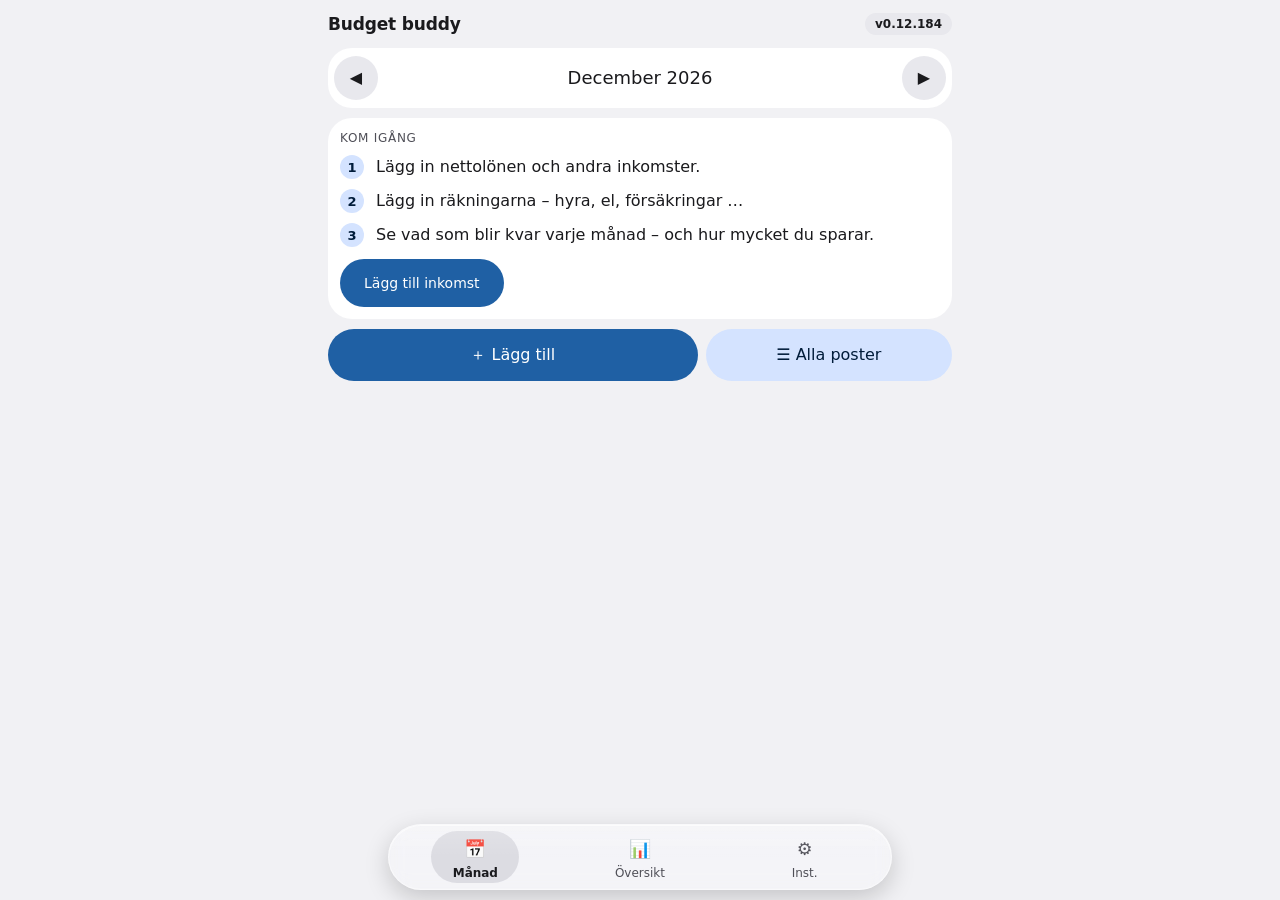
==== index.html @ b29a5754 "Kreditkortsfaktura: markera en kostnad som kreditkort och fyll i fakturan när månaden stängs (0.12.1" ====
<!doctype html>
<html lang="sv">
<head>
<meta charset="utf-8">
<meta name="viewport" content="width=device-width, initial-scale=1, maximum-scale=1, viewport-fit=cover">
<meta http-equiv="Content-Security-Policy" content="default-src 'none'; script-src 'self'; style-src 'self'; connect-src 'none'; img-src 'self'; manifest-src 'self'; worker-src 'self'; object-src 'none'; base-uri 'none'; form-action 'none'; require-trusted-types-for 'script'">
<meta name="referrer" content="no-referrer">
<meta name="color-scheme" content="light dark">
<meta name="theme-color" content="#f1f1f4" media="(prefers-color-scheme: light)">
<meta name="theme-color" content="#0e0e10" media="(prefers-color-scheme: dark)">
<meta name="mobile-web-app-capable" content="yes">
<meta name="apple-mobile-web-app-capable" content="yes">
<meta name="apple-mobile-web-app-status-bar-style" content="black-translucent">
<title>Budget buddy</title>
<link rel="manifest" href="manifest.webmanifest">
<link rel="icon" href="icons/icon.svg">
<link rel="apple-touch-icon" href="icons/icon-180.png">
<link rel="stylesheet" href="styles.css">
</head>
<body>
<div id="status" role="status" aria-live="polite"></div>

<nav id="nav" aria-label="Huvudmeny">
  <button type="button" data-tab="month" aria-current="page"><span class="pill" aria-hidden="true">📅</span><span>Månad</span></button>
  <button type="button" data-tab="stats"><span class="pill" aria-hidden="true">📊</span><span>Översikt</span></button>
  <button type="button" data-tab="settings"><span class="pill" aria-hidden="true">⚙️</span><span>Inst.</span></button>
</nav>

<header class="topbar"><div class="brand">Budget buddy</div><div id="version" aria-label="Version"></div></header>
<main>
  <!-- Månad -->
  <section class="tab" id="tab-month" aria-labelledby="month-title">
    <div class="col">
      <div class="monthbar">
        <button type="button" class="icon-btn" id="prev-month" aria-label="Föregående månad">◀</button>
        <h1><button type="button" class="step-title" id="month-title" title="Gå till denna månad"></button></h1>
        <button type="button" class="icon-btn" id="next-month" aria-label="Nästa månad">▶</button>
      </div>
      <div class="open-months" id="open-months" hidden></div>
      <div class="card summary" id="summary"></div>
      <div class="card" id="income-card"></div>
      <div class="card" id="expense-card"></div>
      <div class="card savings" id="savings-card" hidden></div>
      <div class="add-pair" id="add-pair">
        <button type="button" class="btn filled add-any" id="add-any">＋ Lägg till</button>
        <button type="button" class="btn tonal add-all" id="all-items">☰ Alla poster</button>
        <button type="button" class="btn tonal" id="close-month" hidden aria-label="Stäng månad">🔒 Stäng</button>
      </div>
      <div class="month-hints" id="month-hints" hidden></div>
    </div>
  </section>

  <!-- Statistik (follows the month chosen in Månad) -->
  <section class="tab" id="tab-stats" hidden>
    <div class="col">
      <div class="card last-month" id="last-month"></div>
      <div class="card" id="stats-accounts">
        <h2>🐷 Sparkonton</h2>
        <p class="acc-big"><span id="acc-total"></span><span class="acc-total-diff" id="acc-total-diff"></span></p>
        <div id="acc-chart"></div>
        <p class="muted small" id="acc-rates"></p>
        
      </div>
    </div>
    <div class="col" id="overview"></div>
  </section>

  <!-- Inställningar -->
  <section class="tab" id="tab-settings" hidden>
    <h1>Inställningar</h1>
    <div class="col set-col">
      <details class="set-group-wrap">
        <summary class="set-group"><span class="set-title">Hushåll</span><span class="sect-sub" id="g-household"></span></summary>
        <details class="card set-sec">
          <summary><span class="set-title">Personer</span><span class="sect-sub" id="sum-people"></span></summary>
          <div class="set-body">
          <p class="muted small">Valfritt. Lägg till personerna i hushållet så kan varje inkomst och kostnad kopplas till en person – eller vara gemensam.</p>
          <ul class="list" id="person-list"></ul>
          <form class="inline" id="person-form" novalidate>
            <label class="field grow"><span>Ny person</span><input id="person-name" maxlength="30" autocomplete="off"></label>
            <button type="submit" class="btn tonal">Lägg till</button>
          </form>
          </div>
        </details>
        <details class="card set-sec">
          <summary><span class="set-title">Inkomstkategorier</span><span class="sect-sub" id="sum-income"></span></summary>
          <div class="set-body">
          <ul class="list" id="cat-list-income"></ul>
          <form class="inline cat-form" data-type="income" novalidate>
            <label class="field grow"><span>Ny inkomstkategori</span><input name="name" maxlength="40" autocomplete="off"></label>
            <button type="submit" class="btn tonal">Lägg till</button>
          </form>
          </div>
        </details>
        <details class="card set-sec">
          <summary><span class="set-title">Kostnadskategorier</span><span class="sect-sub" id="sum-expense"></span></summary>
          <div class="set-body">
          <ul class="list" id="cat-list-expense"></ul>
          <form class="inline cat-form" data-type="expense" novalidate>
            <label class="field grow"><span>Ny kostnadskategori</span><input name="name" maxlength="40" autocomplete="off"></label>
            <button type="submit" class="btn tonal">Lägg till</button>
          </form>
          </div>
        </details>
        <details class="card set-sec">
          <summary><span class="set-title">Lönedag</span><span class="sect-sub" id="sum-payday"></span></summary>
          <div class="set-body">
          <label class="field"><span>Budgetmånaden börjar</span><select id="s-payday"></select></label>
          <p class="muted small">Får du lön t.ex. den 25:e räcker lönen den 25 november till december: den månaden heter December och gäller 25 nov – 24 dec.</p>
          </div>
        </details>
        <details class="card set-sec">
          <summary><span class="set-title">Startsaldo</span><span class="sect-sub" id="sum-start"></span></summary>
          <div class="set-body">
          <p class="muted small">Valfritt. Visar löpande saldo i översikten från vald månad.</p>
          <div class="row2">
            <label class="field"><span>Saldo (<span class="cur-unit">kr</span>)</span><input id="s-balance" inputmode="decimal" autocomplete="off"></label>
            <label class="field"><span>Från månad</span><select id="s-month"></select></label>
          </div>
          <div class="actions"><span class="spacer"></span><button type="button" class="btn tonal" id="s-save">Spara</button></div>
          </div>
        </details>
      </details>
      <details class="set-group-wrap">
        <summary class="set-group"><span class="set-title">Valuta</span><span class="sect-sub" id="g-currency"></span></summary>
        <details class="card set-sec">
          <summary><span class="set-title">Hemvaluta</span><span class="sect-sub" id="sum-home"></span></summary>
          <div class="set-body">
          <label class="field"><span>Valuta</span><select id="s-home"></select></label>
          <p class="muted small">Byter du valuta räknas alla belopp om med valutakurserna (Ångra finns). Sparkonton behåller sin egen valuta.</p>
          </div>
        </details>
        <details class="card set-sec">
          <summary><span class="set-title">Valutakurser</span><span class="sect-sub" id="sum-rates"></span></summary>
          <div class="set-body">
          <p class="muted small">Ungefärliga kurser för sparkonton i utländsk valuta. Appen hämtar inga kurser – ändra dem själv när du vill.</p>
          <p class="small" id="rates-note"></p>
          <div class="row2">
            <label class="field"><span>1 USD = kr</span><input id="rate-USD" inputmode="decimal" autocomplete="off"></label>
            <label class="field"><span>1 EUR = kr</span><input id="rate-EUR" inputmode="decimal" autocomplete="off"></label>
            <label class="field"><span>1 GBP = kr</span><input id="rate-GBP" inputmode="decimal" autocomplete="off"></label>
            <label class="field"><span>1 NOK = kr</span><input id="rate-NOK" inputmode="decimal" autocomplete="off"></label>
            <label class="field"><span>1 DKK = kr</span><input id="rate-DKK" inputmode="decimal" autocomplete="off"></label>
          </div>
          <div class="actions"><button type="button" class="btn text" id="rates-reset" hidden>Använd appens kurser</button><span class="spacer"></span><button type="button" class="btn tonal" id="rates-save">Spara</button></div>
          </div>
        </details>
      </details>
      <details class="set-group-wrap">
        <summary class="set-group"><span class="set-title">Allmänt</span><span class="sect-sub" id="g-general"></span></summary>
        <details class="card set-sec">
          <summary><span class="set-title">Språk</span><span class="sect-sub" id="sum-lang"></span></summary>
          <div class="set-body">
          <label class="field"><span>Språk</span><select id="s-lang"></select></label>
          </div>
        </details>
        <details class="card set-sec" id="data-card">
          <summary><span class="set-title">Data</span><span class="sect-sub">Backup, import, radera</span></summary>
          <div class="set-body">
        <div class="actions wrap">
          <button type="button" class="btn filled" id="backup-save">Spara backup-fil</button>
          <label class="btn tonal btn-file">Läs in backup-fil<input type="file" id="import-file" accept=".txt,.json"></label>
        </div>
        <div class="pwd-box" id="pwd-box"></div>
        <p class="error" id="import-error" role="alert"></p>
<details class="sect data-more">
          <summary><span>Fler val</span><span class="sect-sub">CSV, text, egen kod, radera</span></summary>
          <div class="csv-row"><button type="button" class="btn text" id="csv-export">Exportera CSV</button><p class="muted small">Ett okrypterat kalkylark, t.ex. för Excel.</p></div>
          <details class="data-text">
            <summary class="data-text-title">Klistra in text</summary>
            <label class="field"><span>Importera (ersätter all data)</span><textarea id="import-text" rows="4" autocomplete="off" spellcheck="false" placeholder="Klistra in innehållet i en backup-fil"></textarea></label>
            <div class="actions"><span class="spacer"></span><button type="button" class="btn tonal" id="import-btn">Importera</button></div>
          </details>
          <div class="actions"><button type="button" class="btn text" id="pwd-own">Välj egen kod</button></div>
          <p class="muted small">All data finns bara i den här webbläsaren. Läs in backup-filen på en annan enhet för att flytta den.</p>
          <div class="actions"><button type="button" class="btn text danger" id="reset">Radera all data</button></div>
        </details>
          </div>
        </details>
        <details class="card set-sec" id="trash-card">
          <summary><span class="set-title">Papperskorg</span><span class="sect-sub" id="sum-trash"></span></summary>
          <div class="set-body">
          <p class="muted small">Poster, avvikelser och sparkonton du tar bort ligger här i 30 dagar. Sedan raderas de för gott.</p>
          <ul class="list" id="trash-list"></ul>
          <div class="actions"><span class="spacer"></span><button type="button" class="btn text danger" id="trash-empty" hidden>Töm papperskorgen</button></div>
          </div>
        </details>
        <details class="card set-sec">
          <summary><span class="set-title">Alla mina appar</span><span class="sect-sub">Öppna, ladda ner, GitHub</span></summary>
          <div class="set-body">
        <div class="actions wrap">
          <button type="button" class="btn filled" id="install" hidden>Installera appen</button>
        </div>
                  <div class="dl-src"><div class="dl-app"><b>Fitness buddy</b><a href="https://flyinggooner.github.io/simple-nutrition/" target="_blank" rel="noopener">Öppna</a><a href="https://flyinggooner.github.io/simple-nutrition/simple-nutrition.html" download="simple-nutrition.html">Ladda ner (HTML)</a><a href="https://github.com/FlyingGooner/simple-nutrition" target="_blank" rel="noopener">GitHub</a></div><div class="dl-app"><b>Budget buddy (den här)</b><a href="https://flyinggooner.github.io/budget-buddy/" target="_blank" rel="noopener">Öppna</a><a href="budget-buddy.html" download="budget-buddy.html">Ladda ner (HTML)</a><a href="https://github.com/FlyingGooner/budget-buddy" target="_blank" rel="noopener">GitHub</a></div><div class="dl-app"><b>Football, not soccer</b><a href="https://flyinggooner.github.io/Football-not-soccer/" target="_blank" rel="noopener">Öppna</a><a href="https://flyinggooner.github.io/Football-not-soccer/Football-not-soccer.html" download="Football-not-soccer.html">Ladda ner (HTML)</a><a href="https://github.com/FlyingGooner/Football-not-soccer" target="_blank" rel="noopener">GitHub</a></div><div class="dl-app"><b>Task buddy</b><a href="https://flyinggooner.github.io/Stress-control/" target="_blank" rel="noopener">Öppna</a><a href="https://flyinggooner.github.io/Stress-control/Stress-control.html" download="Stress-control.html">Ladda ner (HTML)</a><a href="https://github.com/FlyingGooner/Stress-control" target="_blank" rel="noopener">GitHub</a></div><p class="small">Spara som app: Android (Chrome) – tryck ⋮ och välj Installera app. iPhone (Safari) – tryck Dela och välj Lägg till på hemskärmen.</p><p class="muted small">Ladda ner (HTML) ger hela appen i en enda fil som du öppnar i webbläsaren, även utan nät. Den sparar sin data för sig – flytta data dit med en backup-fil.</p></div>
          </div>
        </details>
      <details class="card set-sec help-wrap">
        <summary class="help-title"><span class="set-title">Hjälp och manual</span><span class="sect-sub">Så funkar appen</span></summary>
      <!-- help:start – byggs från docs/MANUAL.md med tools/build-help.ps1, ändra inte här -->
      <div class="card help" lang="sv" data-no-tr>
        <h2>Hjälp</h2>
        <details><summary>Kom igång</summary>
          <p>Under Månad finns knappen ＋ Lägg till. Välj Inkomst (lön efter skatt), Kostnad (hyra, el, lån …), Sparande eller Bara den här månaden (en avvikelse).</p>
          <p>Allt läggs in en gång och gäller sedan varje månad. Appen räknar ut vad som blir kvar.</p>
          <p>Får du lön en annan dag än den 1:a: välj Lönedag under Inställningar → Hushåll.</p>
        </details>
        <details><summary>Månad</summary>
          <p>Efter räkningar överst är det som blir över efter kostnader och sparande – pengarna att leva på (mat, nöjen och annat rörligt). När månaden är stängd står Kvar på kontot i stället: det som faktiskt fanns kvar. Under det jämförelsen med förra månaden, och stapeln visar vart inkomsten går. Beloppen finns i korten nedanför.</p>
          <p>Inkomster, Kostnader och Totalt sparat ligger i samma kort och är hopfällda – tryck på en rad för att se den. Kostnaderna är grupperade per kategori. Under dem står Efter räkningar (inkomster minus kostnader, samma belopp som överst) och Sparat i månaden med andel av inkomsten.</p>
          <p>Tryck på en rad för att ändra beloppet den här månaden. Under Mer finns Ändra posten (alla månader) (namn, belopp, kategori, period), Hoppa över den här månaden, Återställ till ordinarie och Ta bort. + Lägg till i Boende lägger till en kostnad med samma kategori, person och hur ofta.</p>
          <p>Byt månad med ◀ ▶ eller svep. Tryck på Månad i menyn för att komma tillbaka till aktuell månad.</p>
          <p>＋ Lägg till, ☰ Alla poster och 🔒 Stäng (eller 🔓 Ändra i en stängd månad) ligger på en rad längst ner. ☰ Alla poster visar alla återkommande poster, även avslutade och kommande. Posterna står med störst belopp först, både där och i Månad. Tryck på en för att ändra den.</p>
          <p>Under knapparna står hur många dagar det är kvar till nästa lön (innevarande månad) och vilken kategori som ändrats mest mot förra månaden. I kortet står också förra månaden: kvar på kontot om den är stängd, annars efter räkningar.</p>
          <p>Kvar vid stängning (prognos) står på samma rad, när minst en tidigare månad är stängd: efter räkningar minus de rörliga utgifterna (snittet av de tre senaste stängda månaderna). Är samma månad förra året stängd räknas den med i procent – är december 65 % dyrare än vanligt, räknas det in. Tryck på prognosen för förklaringen.</p>
          <p>Senaste och kommande månader (Översikt): de tre senaste månaderna överst (stängda med vad som blev kvar på kontot), sedan efter räkningar för de tre närmaste månaderna (tryck Visa alla 12 månader för resten) och, när någon månad är stängd, kvar enligt prognosen bredvid. Tryck på en månad för att öppna den.</p>
          <p>Sparmål (valfritt): öppna ett sparkonto och tryck + Sparmål. Skriv ett belopp och, om du vill, en månad det ska vara klart. Under kontot visas hur långt du har kommit, när du når målet i nuvarande takt och – med datum – vad som behövs per månad för att hinna. Töm fältet för att ta bort målet.</p>
          <p>Tryck på en post för att ändra den. Beloppet överst gäller bara månaden du tittar på; resten ligger under Mer. Ta bort lägger posten i papperskorgen.</p>
          <p>Vill du avsluta en post, fyll i Till månad. Poster som har slutat eller inte börjat syns i de månader de gäller.</p>
        </details>
        <details><summary>Sparande</summary>
          <p>Sparande och sparkonto är samma sak. ＋ Lägg till → 🐷 Sparande väljer eller skapar ett konto med Värde, Från lönen / mån och Före lön / mån.</p>
          <p>Från lönen är en kostnad: den står under Kostnader → Sparande och minskar Efter räkningar. Före lön (t.ex. aktier via jobbet) kommer aldrig in på lönekontot och påverkar inte budgeten. Båda räknas i Sparat i månaden.</p>
          <p>Värdet räknas upp med sparandet varje månad (märkt ≈). När du stänger månaden står förslaget (förra värdet + sparandet) förifyllt – skriv in det verkliga värdet från banken, så räknas nästa månad upp därifrån. Fonder rör sig, så förslaget är bara en hjälp.</p>
          <p>Raden Totalt sparat i Månad visar summan i din valuta; tryck för att se varje konto. Konton i annan valuta visar sitt eget belopp inom parentes, t.ex. (730 USD).</p>
          <p>Tryck på ett konto (under Totalt sparat, Kostnader → Sparande eller Alla poster) för att ändra det. Under Fler inställningar: namn, valuta, sparmål, Visa i Månad och Ta bort konto (det hamnar i papperskorgen). Ett dolt konto räknas fortfarande i Totalt sparat. När du sparar visas Ångra en stund.</p>
          <p>Summan och en graf över alla konton finns i Översikt.</p>
        </details>
        <details><summary>Stäng månaden</summary>
          <p>Efter räkningar är planerat. Mat, nöjen och oväntade utgifter syns inte där.</p>
          <p>Under beloppet står när det är dags att stänga (t.ex. *Stäng månaden tis 24 nov · om 6 dagar*). Tre dagar innan blir raden färgad, och när dagen har kommit står det Dags att stänga månaden.</p>
          <p>Dagen före lön trycker du 🔒 Stäng längst ner och skriver in vad som faktiskt fanns kvar på kontot. Ligger pengarna kvar på kontot låter du Pengarna ligger kvar och följer med vara ibockad – då blir beloppet raden Kvar från förra månaden (⇢) i nästa månad. Flyttar du dem, t.ex. till sparkontot, bockar du ur. Första månaden, eller om förra månaden inte är stängd, fyller du i det själv med + Kvar från förra månaden under Inkomster. I samma ruta stämmer du av sparkontona (förifyllda – ändra bara det som skiljer).</p>
          <p>Rubriken blir då Kvar på kontot med det faktiska beloppet, och skillnaden visas som Rörligt i stapeln. Nästa månad blir den aktuella direkt.</p>
          <p>Kreditkort: lägg in fakturan som en kostnad och bocka i Kreditkortsfaktura – fylls i när månaden stängs (även under Mer på posten). Beloppet är en uppskattning för månaderna framåt. När du stänger en månad finns en rad per kort: skriv in fakturan som dras på nästa lön – med lön den 25:e skriver du alltså in fakturan som betalas 25 nov (oktobers köp) när du stänger november, och den blir en kostnad i december (25 nov – 24 dec).</p>
          <p>Har du börjat stänga månader visas överst i Månad de som inte är stängda (Inte stängd: Okt) – tryck för att gå dit. I en stängd månad trycker du 🔓 Ändra: där rättar du beloppet eller tar bort stängningen med Öppna igen.</p>
        </details>
        <details><summary>Lönedag</summary>
          <p>Under Inställningar → Hushåll → Lönedag väljer du vilken dag budgetmånaden börjar. Den 1:a är vanliga kalendermånader.</p>
          <p>Med lön den 25:e räcker lönen den 25 november till december. Den månaden heter December, med 25 nov – 24 dec under.</p>
          <p>Byter du lönedag flyttas posterna med, så att november fortfarande är november (Ångra finns). Står den aktuella månaden tom men nästa har poster visas Börja posterna i … – tryck för att flytta allt en månad bakåt.</p>
          <p>Infaller lönedagen på en lördag eller söndag räknar appen med att lönen kommer fredagen före, och den nya månaden börjar då redan på fredagen (även sparandet räknas in då). Stäng månaden frågar alltid efter saldot sista vardagen före lönen, oftast torsdagen när lönen kommer på fredag.</p>
        </details>
        <details><summary>Översikt</summary>
          <p>Överst förra månaden – den senaste du har stängt: Konsumtion (det som blev kvar efter räkningar och sparande minus det som faktiskt blev över – mat, nöjen och annat), 🐷 Totalt sparat (summan på sparkontona) och Kvar på kontot. ▲▼ visar skillnaden mot månaden innan.</p>
          <p>Sedan sparkontonas summa med graf, och Månad för månad: konsumtion och sparat för varje stängd månad. Tryck på en månad för att öppna den.</p>
          <p>Översikten bygger på stängda månader – stäng månaden dagen före lön (se ovan).</p>
        </details>
        <details><summary>Personer och kategorier</summary>
          <p>Valfritt: lägg till personerna i hushållet under Inställningar → Hushåll. Varje post kan då höra till en person eller vara gemensam, och kortet visar In, Ut och Efter räkningar per person. Delat lika visar vad som blir kvar per person om det gemensamma delas lika.</p>
          <p>Kategorierna kan byta namn, läggas till och tas bort.</p>
        </details>
        <details><summary>Valuta och kurser</summary>
          <p>Hemvalutan väljs under Inställningar → Valuta (kronor, euro, dollar, pund, norska eller danska kronor). Byter du räknas alla belopp om (Ångra finns). Sparkonton behåller sin egen valuta.</p>
          <p>Appen har ECB:s referenskurser inbyggda. De uppdateras varje vardag när appen uppdateras – appen hämtar aldrig kurser själv. Egna kurser går att skriva in under Valutakurser.</p>
        </details>
        <details><summary>Papperskorg</summary>
          <p>Poster, avvikelser och sparkonton du tar bort ligger i Papperskorg under Inställningar → Allmänt i 30 dagar och kan tas tillbaka med Återställ.</p>
        </details>
        <details><summary>Backup och flytt</summary>
          <p>Under Inställningar → Allmänt → Data: tryck Spara backup-fil då och då. För att läsa tillbaka: Läs in backup-fil, kontrollera och tryck Ersätt (Ångra finns).</p>
          <p>Filen låses alltid med din kod (Visa, Kopiera, Ny kod). Spara koden i din lösenordshanterare – på en ny telefon behöver du den.</p>
          <p>Under Fler val: Exportera CSV, Klistra in text, Välj egen kod och Radera all data.</p>
        </details>
        <details><summary>Varför din data är säker här</summary>
          <p>Ingen server att hacka. Din data finns bara i din telefon.</p>
          <p>Inget att sälja. Inget konto, ingen analys, ingen reklam. Webbläsaren spärrar tekniskt alla anrop ut.</p>
          <p>Låst backup. Backup-filen krypteras med AES-256 och din kod.</p>
          <p>Öppen kod på GitHub. Lås telefonen med kod och håll den uppdaterad.</p>
        </details>
        <details><summary>Installera som app</summary>
          <img class="shot" src="docs/manual/install-android.png" alt="Android: Chrome-menyn ⋮ → Installera app" width="390" loading="lazy">
          <p>Android (Chrome): öppna appens länk, tryck ⋮ uppe till höger och välj Installera app.</p>
          <img class="shot" src="docs/manual/install-ios.png" alt="iPhone: Safari → Dela → Lägg till på hemskärmen" width="390" loading="lazy">
          <p>iPhone (Safari): öppna länken i Safari, tryck Dela (rutan med pilen) och välj Lägg till på hemskärmen → Lägg till.</p>
          <p>Installerad fungerar appen som en vanlig app, även utan nät.</p>
          <p>Rensar du webbplatsdata försvinner allt – spara en backup-fil då och då.</p>
        </details>
        <details><summary>Bakåt</summary>
          <p>Bakåtknappen stänger först den öppna rutan, sedan markeringsläget, sedan går den tillbaka genom flikarna.</p>
        </details>
      </div>
      <!-- help:end -->
      <!-- help-en:start – byggs från docs/MANUAL.en.md med tools/build-help.ps1, ändra inte här -->
      <div class="card help" lang="en" data-no-tr>
        <h2>Help</h2>
        <details><summary>Get started</summary>
          <p>Under Month there is the ＋ Add button. Choose Income (salary after tax), Cost (rent, electricity, loans …), Saving or Only this month (a one-off).</p>
          <p>Everything is entered once and then applies every month. The app works out what is left.</p>
          <p>Paid on another day than the 1st? Choose Payday under Settings → Household.</p>
        </details>
        <details><summary>Month</summary>
          <p>After bills at the top is what remains after costs and savings – the money to live on (food, fun and other variable spending). When the month is closed it says Left in the account instead: what was actually left. Below it the comparison with last month, and the bar shows where the income goes. The amounts are in the cards below.</p>
          <p>Income, Expenses and Total saved share one card and are folded – tap a row to see it. Expenses are grouped by category. Below them are After bills (income minus expenses, the same amount as at the top) and Saved this month with its share of income.</p>
          <p>Tap a row to change the amount for this month. Under More you find Edit item (all months) (name, amount, category, period), Skip this month, Reset to regular and Delete. + Add to Housing adds a cost with the same category, person and frequency.</p>
          <p>Change month with ◀ ▶ or swipe. Tap Month in the menu to return to the current month.</p>
          <p>＋ Add, ☰ All items and 🔒 Close (or 🔓 Edit in a closed month) sit in one row at the bottom. ☰ All items shows all recurring items, including ended and upcoming ones. Items are listed largest amount first, there and in Month. Tap one to change it.</p>
          <p>Below the buttons you see how many days are left until the next payday (current month) and which category changed the most since last month. The card also shows last month: left in the account if it is closed, otherwise after bills.</p>
          <p>Left at close (forecast) is on the same line, once at least one earlier month is closed: after bills minus variable spending (average of the three latest closed months). If the same month last year is closed it is included as a percentage – if December was 65 % more expensive than usual, that is included. Tap the forecast for the explanation.</p>
          <p>Recent and upcoming months (Overview): the last three months at the top (closed ones with what was left in the account), then after bills for the next three months (tap Show all 12 months for the rest) and, once a month is closed, the forecast next to it. Tap a month to open it.</p>
          <p>Savings goal (optional): open a savings account and tap + Savings goal. Enter an amount and, if you like, a month it should be done by. Below the account you see how far you have come, when you reach the goal at the current pace and – with a date – what is needed per month to make it. Empty the field to remove the goal.</p>
          <p>Tap an item to change it. The amount at the top applies only to the month you are viewing; the rest is under More. Delete puts the item in the trash.</p>
          <p>To end an item, fill in To month. Items that have ended or not started show in the months they apply to.</p>
        </details>
        <details><summary>Savings</summary>
          <p>Savings and savings accounts are the same thing. ＋ Add → 🐷 Savings picks or creates an account with Value, From pay / mo and Before pay / mo.</p>
          <p>From pay is a cost: it is listed under Expenses → Savings and reduces After bills. Before pay (e.g. shares through work) never reaches your pay account and does not affect the budget. Both count in Saved this month.</p>
          <p>The value goes up with the saving every month (marked ≈). When you close the month the suggestion (last value + saving) is prefilled – enter the real value from the bank, and next month counts up from there. Funds move, so the suggestion is only a help.</p>
          <p>The Total saved row in Month shows the sum in your currency; tap to see each account. Accounts in another currency show their own amount in brackets, e.g. (730 USD).</p>
          <p>Tap an account (under Total saved, Expenses → Savings or All items) to change it. Under More settings: name, currency, savings goal, Show in Month and Delete account (it goes to the trash). A hidden account still counts in Total saved. When you save, Undo is shown for a moment.</p>
          <p>The total and a chart of all accounts are in Overview.</p>
        </details>
        <details><summary>Close the month</summary>
          <p>After bills is planned. Food, fun and unexpected spending do not show there.</p>
          <p>Below Left it says when it is time to close (e.g. *Close the month Tue 24 Nov · in 6 days*). Three days before, the line gets a colour, and when the day has come it says Time to close the month.</p>
          <p>The day before payday, tap 🔒 Close at the bottom and enter what was actually left in the account. If the money stays in the account, leave The money stays and carries over ticked – the amount then becomes the row Left over from last month (⇢) in the next month. If you move it, e.g. to the savings account, untick it. In the first month, or if last month isn't closed, fill it in yourself with + Left over from last month under Income. In the same dialog you reconcile the savings accounts (prefilled – only change what differs).</p>
          <p>The heading then becomes Left in the account with the actual amount, and the difference is shown as Variable in the bar. The next month becomes the current one right away.</p>
          <p>Credit cards: add the bill as an expense and tick Credit card bill – entered when the month is closed (also under More on the item). The amount is an estimate for the months ahead. When you close a month there is a row per card: enter the bill taken on the next payday – with payday on the 25th you enter the bill paid 25 Nov (October's purchases) when you close November, and it becomes an expense in December (25 Nov – 24 Dec).</p>
          <p>Once you have started closing months, months that are not closed are shown at the top of Month (Not closed: Oct) – tap to go there. In a closed month, tap 🔓 Edit: correct the amount there, or remove the closing with Reopen.</p>
        </details>
        <details><summary>Payday</summary>
          <p>Under Settings → Household → Payday you choose which day the budget month starts. The 1st means normal calendar months.</p>
          <p>With payday on the 25th, the salary on 25 November covers December. That month is called December, with 25 Nov – 24 Dec below.</p>
          <p>If you change payday the items move along, so November is still November (Undo is available). If the current month is empty but the next has items, Start the items in … is shown – tap it to move everything back one month.</p>
          <p>If payday falls on a Saturday or Sunday, the app assumes the salary arrives the Friday before, and the new month (with its savings) starts on that Friday. Close month always asks for the balance on the last weekday before payday, usually the Thursday when the salary comes on Friday.</p>
        </details>
        <details><summary>Overview</summary>
          <p>At the top last month – the latest one you have closed: Spending (what was left after bills and savings minus what was actually left over – food, fun and the rest), 🐷 Total saved (the total in the savings accounts) and Left in the account. ▲▼ shows the difference from the month before.</p>
          <p>Then the savings accounts total with a chart, and Month by month: spending and saved for each closed month. Tap a month to open it.</p>
          <p>The overview is based on closed months – close the month the day before payday (see above).</p>
        </details>
        <details><summary>People and categories</summary>
          <p>Optional: add the people in the household under Settings → Household. Each item can then belong to a person or be shared, and the card shows In, Out and After bills per person. Split evenly shows what is left per person if the shared part is split evenly.</p>
          <p>Categories can be renamed, added and removed.</p>
        </details>
        <details><summary>Currency and rates</summary>
          <p>The home currency is chosen under Settings → Currency (kronor, euro, dollar, pound, Norwegian or Danish kroner). If you change it, all amounts are converted (Undo is available). Savings accounts keep their own currency.</p>
          <p>The app has the ECB reference rates built in. They are updated every weekday when the app is updated – the app never fetches rates itself. Your own rates can be entered under Exchange rates.</p>
        </details>
        <details><summary>Trash</summary>
          <p>Items, deviations and savings accounts you delete stay in Trash under Settings → General for 30 days and can be brought back with Restore.</p>
        </details>
        <details><summary>Backup and moving</summary>
          <p>Under Settings → General → Data: tap Save backup file now and then. To restore: Load backup file, check and tap Replace (Undo is available).</p>
          <p>The file is always locked with your code (Show, Copy, New code). Save the code in your password manager – you need it on a new phone.</p>
          <p>Under More options: Export CSV, Paste text, Choose your own code and Delete all data.</p>
        </details>
        <details><summary>Why your data is safe here</summary>
          <p>No server to hack. Your data is only on your phone.</p>
          <p>Nothing to sell. No account, no analytics, no ads. The browser technically blocks all outgoing calls.</p>
          <p>Locked backup. The backup file is encrypted with AES-256 and your code.</p>
          <p>Open source on GitHub. Lock your phone with a code and keep it updated.</p>
        </details>
        <details><summary>Install as an app</summary>
          <img class="shot" src="docs/manual/install-android-en.png" alt="Android: Chrome menu ⋮ → Install app" width="390" loading="lazy">
          <p>Android (Chrome): open the app link, tap ⋮ at the top right and choose Install app.</p>
          <img class="shot" src="docs/manual/install-ios-en.png" alt="iPhone: Safari → Share → Add to Home Screen" width="390" loading="lazy">
          <p>iPhone (Safari): open the link in Safari, tap Share (the box with the arrow) and choose Add to Home Screen → Add.</p>
          <p>Installed, the app works like a normal app, even offline.</p>
          <p>If you clear site data, everything is gone – save a backup file now and then.</p>
        </details>
        <details><summary>Back</summary>
          <p>The back button first closes the open dialog, then selection mode, then goes back through the tabs.</p>
        </details>
      </div>
      <!-- help-en:end -->
      </details>
      </details>
      <p class="muted small set-foot" id="set-foot"></p>
    </div>
  </section>
</main>

<!-- Dialog: belopp för en månad / avvikelse -->
<dialog id="new-dialog" tabindex="-1" autofocus aria-labelledby="nd-title">
  <h2 id="nd-title">Ny post</h2>
  <form class="add-form" id="inc-form" data-type="income" novalidate>
        <label class="field"><span>Ny inkomst (per månad)</span><select name="category"></select></label>
        <label class="field amt"><span>Efter skatt (<span class="cur-unit">kr</span>)</span><input name="amount" inputmode="decimal" autocomplete="off"></label>
        <label class="field person-field grow"><span>Person (valfritt)</span><select name="person"></select></label>
        <p class="muted small hint-row">Nettobelopp per månad, efter skatt. Engångsinkomster läggs som avvikelse i Månad.</p>
        <button type="submit" class="btn filled">Lägg till</button>
        <p class="error" role="alert"></p>
      </form>
  <form class="add-form" id="exp-form" data-type="expense" novalidate>
        <label class="field grow"><span>Namn</span><input name="name" maxlength="60" placeholder="t.ex. Hyra" autocomplete="off"></label>
        <label class="field amt"><span>Belopp (<span class="cur-unit">kr</span>)</span><input name="amount" inputmode="decimal" autocomplete="off"></label>
        <label class="field"><span>Kategori</span><select name="category"></select></label>
        <label class="field"><span>Hur ofta</span><select name="every"></select></label>
        <label class="field person-field"><span>Person (valfritt)</span><select name="person"></select></label>
        <label class="check"><input type="checkbox" name="card"><span>Kreditkortsfaktura – fylls i när månaden stängs</span></label>
        <button type="submit" class="btn filled">Lägg till</button>
        <p class="error" role="alert"></p>
      </form>
  <p class="muted small">Gäller från den månad du tittar på.</p>
  <div class="actions"><span class="spacer"></span><button type="button" class="btn text" id="nd-cancel">Stäng</button></div>
</dialog>
<dialog id="all-dialog" aria-labelledby="all-title">
  <h2 id="all-title">Alla poster</h2>
  <div id="all-list"></div>
  <div class="actions"><span class="spacer"></span><button type="button" class="btn text" id="all-close">Stäng</button></div>
</dialog>
<dialog id="add-dialog" aria-labelledby="add-title">
  <h2 id="add-title">Lägg till</h2>
  <div class="add-pick">
    <button type="button" class="extra" data-add="income"><b>Inkomst</b><span class="muted">Lön efter skatt, bidrag …</span></button>
    <button type="button" class="extra" data-add="expense"><b>Kostnad</b><span class="muted">Hyra, el, lån – varje månad</span></button>
    <button type="button" class="extra" data-add="account"><b>🐷 Sparande</b><span class="muted">Ett sparkonto: från lönen och/eller före lön</span></button>
    <button type="button" class="extra" data-add="oneoff"><b>Bara den här månaden</b><span class="muted">Avvikelse, t.ex. en resa</span></button>
  </div>
  <div class="actions"><span class="spacer"></span><button type="button" class="btn text" id="add-cancel">Avbryt</button></div>
</dialog>
<dialog id="accpick-dialog" aria-labelledby="ap-title">
  <h2 id="ap-title">Vilket sparkonto?</h2>
  <ul class="list" id="ap-list"></ul>
  <div class="actions"><button type="button" class="btn tonal" id="ap-new">+ Nytt sparkonto</button><span class="spacer"></span><button type="button" class="btn text" id="ap-cancel">Avbryt</button></div>
</dialog>
<dialog id="row-dialog" tabindex="-1" autofocus aria-labelledby="rd-title">
  <form method="dialog" id="rd-form" novalidate>
    <h2 id="rd-title"></h2>
    <p class="muted" id="rd-sub"></p>
    <div id="rd-oneoff-fields">
      <label class="field"><span>Namn</span><input id="rd-name" maxlength="60" autocomplete="off"></label>
      <div class="row2">
        <label class="field"><span>Typ</span><select id="rd-type"><option value="expense">Kostnad</option><option value="income">Inkomst</option></select></label>
        <label class="field"><span>Kategori</span><select id="rd-cat"></select></label>
      </div>
      <label class="field person-field"><span>Person (valfritt)</span><select id="rd-person"></select></label>
    </div>
    <label class="field"><span>Belopp (<span class="cur-unit">kr</span>)</span><input id="rd-amount" inputmode="decimal" autocomplete="off"></label>
    <!-- 2026-11-21: förenklat – belopp, Spara/Avbryt; resten under Mer -->
    <details class="rd-mer" id="rd-mer"><summary>Mer</summary>
    <div class="rd-all" id="rd-all"><p class="small rd-all-h">Ändra posten (alla månader)</p>
      <label class="field"><span>Namn</span><input id="f-name" maxlength="60" autocomplete="off"></label>
      <div class="row2">
        <label class="field"><span>Ordinarie belopp (<span class="cur-unit">kr</span>)</span><input id="f-amount" inputmode="decimal" autocomplete="off"></label>
        <label class="field" id="f-every-wrap"><span>Hur ofta</span><select id="f-every"></select></label>
      </div>
      <div class="row2">
        <label class="field"><span>Kategori</span><select id="f-cat"></select></label>
        <label class="field person-field"><span>Person (valfritt)</span><select id="f-person"></select></label>
      </div>
      <div class="row2">
        <label class="field"><span>Från månad</span><input id="f-start" type="month" min="1900-01" max="2099-12"></label>
        <label class="field"><span>Till månad (valfritt)</span><input id="f-end" type="month" min="1900-01" max="2099-12"></label>
      </div>
      <label class="check" id="f-card-wrap"><input type="checkbox" id="f-card"><span>Kreditkortsfaktura – fylls i när månaden stängs</span></label>
    </div>
    <div class="actions wrap rd-more">
      <button type="button" class="btn text" id="rd-skip">Hoppa över den här månaden</button>
      <button type="button" class="btn text" id="rd-reset">Återställ till ordinarie</button>
      <button type="button" class="btn text danger" id="rd-delete">Ta bort</button>
    </div>
    </details>
    <p class="error" id="rd-error" role="alert"></p>
    <div class="actions rd-main">
      <button type="button" class="btn text" id="rd-cancel">Avbryt</button>
      <button type="submit" class="btn filled" id="rd-save">Spara</button>
    </div>
  </form>
</dialog>

<!-- Dialog: stäng månaden -->
<dialog id="close-dialog" tabindex="-1" autofocus aria-labelledby="cd-title">
  <form method="dialog" id="cd-form" novalidate>
    <h2 id="cd-title"></h2>
    <label class="field"><span id="cd-label">Kvar på kontot</span><input id="cd-amount" inputmode="decimal" autocomplete="off"></label>
    <p class="muted small cd-hint" id="cd-sub"></p>
    <label class="check"><input type="checkbox" id="cd-carry"><span id="cd-carry-label">Pengarna ligger kvar och följer med till nästa månad</span></label>
    <p class="muted small cd-hint">Bocka ur om du flyttar dem, t.ex. till sparkontot.</p>
    <div id="cd-cards"></div>
    <div id="cd-accounts"></div>
    <p class="error" id="cd-error" role="alert"></p>
    <div class="actions wrap">
      <button type="button" class="btn text" id="cd-reopen">Öppna igen</button>
      <span class="spacer"></span>
      <button type="button" class="btn text" id="cd-cancel">Avbryt</button>
      <button type="submit" class="btn filled">Stäng månaden</button>
    </div>
  </form>
</dialog>
<dialog id="acc-dialog" tabindex="-1" autofocus aria-labelledby="ad-title">
  <form method="dialog" id="ad-form" novalidate>
    <h2 id="ad-title"></h2>
    <!-- 2026-11-21: förenklat – saldo och det som sätts in syns direkt, resten under Fler inställningar -->
    <div id="ad-name-new"></div>
    <label class="field"><span id="ad-amount-label">Värde (kr)</span><input id="ad-amount" inputmode="decimal" autocomplete="off"></label>
    <p class="muted small" id="ad-sub"></p>
    <div class="row2">
      <label class="field"><span>Från lönen / mån (<span class="cur-unit">kr</span>)</span><input id="ad-pay" inputmode="decimal" autocomplete="off" placeholder="0"></label>
      <label class="field"><span>Före lön / mån (<span class="cur-unit">kr</span>)</span><input id="ad-pre" inputmode="decimal" autocomplete="off" placeholder="0"></label>
    </div>
    <p class="muted small ad-hint">Från lönen är en kostnad i budgeten; före lön (t.ex. aktier via jobbet) påverkar den inte. Värdet räknas upp med båda varje månad – när du stänger månaden skriver du in det verkliga värdet.</p>
    <details class="ad-more" id="ad-more"><summary>Fler inställningar</summary>
      <label class="field" id="ad-name-wrap"><span>Namn</span><input id="ad-name" maxlength="30" autocomplete="off"></label>
      <label class="field"><span>Valuta</span><select id="ad-currency"></select></label>
      <button type="button" class="link" id="ad-goal-add">+ Sparmål</button>
      <div class="row2" id="ad-goal" hidden>
        <label class="field"><span id="ad-goal-label">Sparmål (kr)</span><input id="ad-goal-amount" inputmode="decimal" autocomplete="off"></label>
        <label class="field"><span>Klart till (valfritt)</span><select id="ad-goal-month"></select></label>
      </div>
      <label class="check"><input type="checkbox" id="ad-show"><span>Visa i Månad</span></label>
      <button type="button" class="btn text danger" id="ad-delete">Ta bort konto</button>
    </details>
    <p class="error" id="ad-error" role="alert"></p>
    <div class="actions wrap">
      <span class="spacer"></span>
      <button type="button" class="btn text" id="ad-cancel">Avbryt</button>
      <button type="submit" class="btn filled">Spara</button>
    </div>
  </form>
</dialog>

<!-- Dialog: bekräfta -->
<dialog id="confirm-dialog" aria-labelledby="rs-title">
  <form method="dialog">
    <h2 id="rs-title">Radera all data?</h2>
    <p class="muted">Alla poster, avvikelser och inställningar tas bort från den här enheten. Det går inte att ångra – spara en backup-fil först om du vill kunna få tillbaka den.</p>
    <div class="actions"><span class="spacer"></span>
      <button type="submit" class="btn text" value="cancel">Avbryt</button>
      <button type="submit" class="btn filled danger-fill" value="ok" id="cd-ok">Radera</button>
    </div>
  </form>
</dialog>
<dialog id="newcode-dialog" aria-labelledby="nk-title">
  <form method="dialog">
    <h2 id="nk-title">Byta kod?</h2>
    <p class="muted">Backup-filer du redan har sparat går bara att öppna med den gamla koden. Har du inte kvar den gamla koden blir de värdelösa. Spara en ny backup direkt efter bytet.</p>
    <div class="actions"><span class="spacer"></span>
      <button type="submit" class="btn text" value="cancel">Avbryt</button>
      <button type="submit" class="btn filled danger-fill" value="ok" id="nk-ok">Bara byt</button>
      <button type="submit" class="btn filled" value="save" id="nk-save">Byt och spara backup</button>
    </div>
  </form>
</dialog>

<dialog id="pw-dialog" aria-labelledby="pw-title">
  <form method="dialog" novalidate>
    <h2 id="pw-title">Spara backup-fil</h2>
    <p class="muted" id="pw-text"></p>
    <input type="text" id="pw-user" name="username" autocomplete="username" value="Budget buddy backup" readonly tabindex="-1" aria-hidden="true" class="sr-only">
    <label class="field" id="pw-1-row"><span>Lösenord</span><input type="password" id="pw-1" name="password" maxlength="200" autocomplete="new-password" autocapitalize="none" autocorrect="off" spellcheck="false"></label>
    <label class="field" id="pw-2-row"><span>Upprepa lösenord</span><input type="password" id="pw-2" name="confirm-password" maxlength="200" autocomplete="new-password" autocapitalize="none" autocorrect="off" spellcheck="false"></label>
    <label class="check" id="pw-show-row"><input type="checkbox" id="pw-show" autocomplete="off"> Visa lösenord</label>
    <div class="pw-preview-row"><p class="pw-preview" id="pw-preview" aria-hidden="true" hidden></p><button type="button" class="btn text" id="pw-copy" hidden>Kopiera</button></div>
    <button type="button" class="btn text" id="pw-gen">Skapa slumpmässigt lösenord</button>
    <p class="muted small" id="pw-note" role="status"></p>
    <p class="muted small" id="pw-hint">Minst 16 tecken med stor och liten bokstav, siffra och specialtecken. Välj inte ett vanligt ord + årtal.</p>
    <p class="muted" id="pw-warn"></p>
    <p class="error" id="pw-error" role="alert"></p>
    <div class="actions"><span class="spacer"></span>
      <button type="button" class="btn text" id="pw-cancel">Avbryt</button>
      <button type="button" class="btn filled" id="pw-ok">Spara krypterad</button>
    </div>
  </form>
</dialog>

<dialog id="import-dialog" aria-labelledby="imp-title">
  <form method="dialog">
    <h2 id="imp-title">Ersätta all data?</h2>
    <p id="imp-sum"></p>
    <p class="muted">All nuvarande data i appen ersätts. Du kan ångra direkt efteråt.</p>
    <div class="actions"><span class="spacer"></span>
      <button type="submit" class="btn text" value="cancel">Avbryt</button>
      <button type="submit" class="btn filled" value="ok" id="imp-ok">Ersätt</button>
    </div>
  </form>
</dialog>

<div id="snackbar" role="status" aria-live="polite" hidden><span id="snack-text"></span><button type="button" class="btn text" id="snack-action"></button></div>

<script src="i18n.js"></script>
<script src="install.js" data-prefix="bb"></script>
<script src="i18n-en.js"></script>
<script src="version.js"></script>
  <script src="backup.js"></script>
  <script src="csv.js"></script>
<script src="nav.js"></script>
<script src="store.js"></script>
<script src="app.js"></script>
<script src="views/month.js"></script>
<script src="views/overview.js"></script>
<script src="views/stats.js"></script>
<script src="views/accounts.js"></script>
<script src="views/items.js"></script>
<script src="views/settings.js"></script>
<script src="main.js"></script>
</body>
</html>
---- styles.css ----
/* Bara mobil (beslut 2026-11-09): en kolumn, bottenmeny; bredare skärmar visar samma vy centrerad. */
/* Material 3 – shared creator style (see ../CLAUDE.md). Seed colour: #2a6fb0. */
:root {
  color-scheme: light dark;
  /* M3 roles (light) */
  --primary: #1f60a4; --on-primary: #ffffff;
  --primary-container: #d4e3ff; --on-primary-container: #001c3a;
  --surface: #f9f9ff; --surface-container: #ededf4; --surface-container-high: #e7e8ee;
  --on-surface: #191c20; --on-surface-variant: #43474e; --outline: #73777f; --outline-variant: #c3c6cf;
  --error: #ba1a1a; --error-container: #ffdad6; --on-error-container: #410002;
  /* Shape: tighter, professional radii (see ../CLAUDE.md) */
  --secondary-container: #e1e2e8; --on-secondary-container: #191c20;
  --r-xs: 4px; --r-sm: 8px; --r-md: 12px; --r-lg: 20px; --r-xl: 28px; --r-full: 999px;
  --font: Roboto, "Roboto Flex", system-ui, -apple-system, "Segoe UI", sans-serif;
}
@media (prefers-color-scheme: dark) {
  :root {
    --primary: #a4c9ff; --on-primary: #00315e;
    --primary-container: #004884; --on-primary-container: #d4e3ff;
    --surface: #0e0e10; --surface-container: #1a1a1d; --surface-container-high: #26262a;
    --secondary-container: #3a3a40; --on-secondary-container: #f2f2f4;
    --on-surface: #ececee; --on-surface-variant: #babac1; --outline: #7c7c84; --outline-variant: #34343a;
    --error: #ffb4ab; --error-container: #93000a; --on-error-container: #ffdad6;
  }
}
* { box-sizing: border-box; }
html { -webkit-text-size-adjust: 100%; -webkit-tap-highlight-color: transparent; } /* 2026-11-18: ingen blå ruta vid tryck */
body {
  margin: 0;
  background: var(--surface);
  color: var(--on-surface);
  font: 16px/1.45 var(--font);
  padding-bottom: calc(80px + env(safe-area-inset-bottom));
}
[hidden] { display: none !important; }
:focus-visible { outline: 3px solid var(--primary); outline-offset: 2px; }
.muted { color: var(--on-surface-variant); }

#status { padding: calc(env(safe-area-inset-top) + 8px) 16px 0; font-size: 12px; color: var(--on-surface-variant); min-height: 24px; }
#status.offline { color: var(--error); font-weight: 500; }
#version { position: absolute; top: calc(env(safe-area-inset-top) + 6px); right: 12px; z-index: 50; font: 500 11px/1 var(--font); padding: 4px 10px; border-radius: var(--r-sm); background: var(--primary-container); color: var(--on-primary-container); pointer-events: none; }

main { padding: 8px 16px 24px; max-width: 640px; margin: 0 auto; }
.tab { display: grid; gap: 10px; }
h1 { margin: 8px 0 4px; font-size: 22px; font-weight: 400; }

/* Card: 16px, no border, tonal surface */
.card { background: var(--surface-container); border-radius: var(--r-lg); padding: 12px 14px; }
.card h2 { margin: 0; padding: 0 0 8px; color: var(--on-surface-variant); font-size: 12px; font-weight: 500; text-transform: uppercase; letter-spacing: .06em; }
.card p { margin: 0 0 12px; }

/* Buttons: pill, ≥ 48px touch target */
.btn { min-height: 48px; padding: 0 24px; border: 0; border-radius: var(--r-md); font: 500 14px/1 var(--font); cursor: pointer; }
.btn.filled { background: var(--primary); color: var(--on-primary); }
.btn.tonal { background: var(--primary-container); color: var(--on-primary-container); }
.btn.text { background: transparent; color: var(--primary); }

/* Chips: 8px */
#sort-bar { margin: 0 0 8px; }
.sort-top { display: flex; justify-content: flex-end; }
.sort-cols { display: flex; flex-wrap: wrap; gap: 6px; margin-top: 6px; justify-content: flex-end; }
.chip.on { background: var(--primary-container); border-color: transparent; color: var(--on-primary-container); }
.chip { display: inline-flex; align-items: center; min-height: 32px; padding: 0 12px; border-radius: var(--r-sm); border: 1px solid var(--outline-variant); background: transparent; color: var(--on-surface-variant); font: 500 14px/1 var(--font); }

/* Dialog: 28px */
dialog { border: 0; border-radius: var(--r-xl); padding: 24px; width: min(320px, calc(100vw - 32px)); background: var(--surface-container-high); color: var(--on-surface); }
dialog::backdrop { background: rgba(0,0,0,.4); }

/* Bottom navigation with pill indicator */
/* Same as follow-diet-tracker: emoji icons, filled marker, bold active label */
#nav { position: fixed; inset: auto 0 0; z-index: 40; display: flex; justify-content: space-around; background: var(--surface-container); padding: 12px 4px calc(16px + env(safe-area-inset-bottom)); }
#nav button { flex: 1; min-width: 56px; display: flex; flex-direction: column; align-items: center; justify-content: center; gap: 4px; min-height: 48px; border: 0; background: transparent; color: var(--on-surface-variant); font: 500 .75rem/1 var(--font); cursor: pointer; }
#nav .pill { display: grid; place-items: center; width: 56px; height: 32px; border-radius: var(--r-md); font-size: 1.1rem; transition: background .2s; }
#nav button[aria-current="page"] { color: var(--on-surface); font-weight: 700; }
#nav button[aria-current="page"] .pill { background: var(--primary-container); }


/* ================= Budget buddy ================= */
.small { font-size: .8125rem; }
.col { display: grid; gap: 12px; align-content: start; min-width: 0; }
.spacer { flex: 1; }
.error { color: var(--error); font-size: .875rem; min-height: 1.2em; margin: 4px 0 0; }
.pos { color: var(--primary); }
.neg { color: var(--error); }

/* Month bar */
.monthbar { display: flex; align-items: center; gap: 8px; }
.monthbar h1, .monthbar h2 { flex: 1; text-align: center; margin: 0; }
.monthbar h2 { padding: 0; }
.icon-btn { min-width: 48px; min-height: 48px; border: 0; border-radius: 50%; background: transparent; color: var(--on-surface); font: 400 1.5rem/1 var(--font); cursor: pointer; }
.icon-btn:hover { background: var(--surface-container-high); }
/* Stepper like follow-diet-tracker: round tonal ◀ ▶, tappable title jumps to the current month */
.monthbar .icon-btn { background: var(--surface-container-high); font-size: 1rem; }
.monthbar h1 { margin: 0; }
.step-title { width: 100%; min-height: 48px; border: 0; border-radius: var(--r-md); background: none; color: var(--on-surface); font: 500 1.125rem/1.2 var(--font); cursor: pointer; }


/* Empty states and "+ Avvikelse" – quiet, like follow-diet-tracker */
.link { min-height: 40px; padding: 0 8px; border: 0; border-radius: var(--r-md); background: none; color: var(--primary); font: 500 .875rem/1 var(--font); cursor: pointer; }
.empty-line { margin: 0; display: flex; flex-wrap: wrap; align-items: center; gap: 0 4px; }
.extra { width: 100%; min-height: 48px; border: 0; border-radius: var(--r-md); background: var(--surface-container); color: var(--on-surface); font: 500 .9375rem/1.2 var(--font); cursor: pointer; }
.extra .muted { font-weight: 400; font-size: .8125rem; }
.steps { list-style: none; margin: 0 0 4px; padding: 0; display: grid; gap: 10px; }
.steps li { display: flex; align-items: flex-start; gap: 12px; }
.step-n { flex: none; width: 24px; height: 24px; display: grid; place-items: center; border-radius: 50%; background: var(--primary-container); color: var(--on-primary-container); font: 700 .8125rem/1 var(--font); }

/* Statistik */
.stats { display: grid; grid-template-columns: repeat(2, minmax(0, 1fr)); gap: 10px; }
.stats > h2 { grid-column: 1 / -1; padding-bottom: 0; }
.stat { display: grid; justify-items: center; align-content: start; text-align: center; padding: 6px 0; font-size: .8rem; color: var(--on-surface-variant); min-width: 0; }
.stat-n { font-size: 1.75rem; font-weight: 400; line-height: 1.2; color: var(--on-surface); font-variant-numeric: tabular-nums; max-width: 100%; overflow: hidden; text-overflow: ellipsis; white-space: nowrap; }
.cat-bars { list-style: none; margin: 0; padding: 0; display: grid; gap: 8px; }
.cat-bars li { display: grid; grid-template-columns: 7.5em minmax(0, 1fr) auto; align-items: center; gap: 8px; font-size: .875rem; }
.cat-bars .bar { margin: 0; }
.cat-bars .lbl { overflow: hidden; text-overflow: ellipsis; white-space: nowrap; }
.chart { width: 100%; height: auto; display: block; }
.chart .ax { font-size: 9px; fill: var(--on-surface-variant); }
.chart .grid { stroke: var(--outline-variant); stroke-width: 1; }
.chart .b-in { fill: var(--primary); }
.chart .b-out { fill: var(--error); opacity: .75; }
.chart .b-cur { stroke: var(--on-surface); stroke-width: 1; }
.legend { display: flex; flex-wrap: wrap; align-items: center; gap: 4px 12px; font-size: .75rem; color: var(--on-surface-variant); margin-top: 8px; }
.lg { display: inline-block; width: 10px; height: 10px; border-radius: var(--r-xs); margin-right: -6px; }
.lg-in { background: var(--primary); } .lg-out { background: var(--error); opacity: .75; }

/* Summary */
.summary .big { font-size: 2.25rem; line-height: 1.1; margin: 0 0 4px; font-variant-numeric: tabular-nums; }
.bar { display: block; height: 8px; border-radius: var(--r-xs); background: var(--surface-container-high); overflow: hidden; margin: 8px 0 12px; }
.bar-fill { height: 100%; width: 0; background: var(--primary); border-radius: var(--r-xs); }
.bar-fill.over { background: var(--error); }

/* Lists and rows */
.list { list-style: none; margin: 0; padding: 0; }
.row { display: flex; align-items: center; gap: 4px; border-top: 1px solid var(--outline-variant); }
.list > .row:first-child { border-top: 0; }
.row-main { flex: 1; min-width: 0; min-height: 56px; display: flex; align-items: center; gap: 12px; padding: 6px 4px; border: 0; background: transparent; color: inherit; font: inherit; text-align: left; cursor: pointer; border-radius: var(--r-md); }
.row-main:hover, .row-main.current { background: var(--surface-container-high); }
.row-name { flex: 1; min-width: 0; display: grid; }
.row-name > span:first-child { overflow: hidden; text-overflow: ellipsis; white-space: nowrap; }
.row-sub { font-size: .8125rem; color: var(--on-surface-variant); }
.acc-amt { display: grid; justify-items: end; }
.amount { font-variant-numeric: tabular-nums; text-align: right; white-space: nowrap; }
.markers { width: 2.2em; color: var(--on-surface-variant); font-size: .875rem; text-align: right; }
.row.ended { opacity: .6; }
.split { display: flex; justify-content: space-between; gap: 12px; }
.card h2.split { text-transform: uppercase; }
.card h2.split > span:last-child { text-transform: none; letter-spacing: 0; font-variant-numeric: tabular-nums; }
.empty { padding: 4px 0 8px; display: grid; gap: 8px; justify-items: start; }
.empty p { margin: 0; }
.add { justify-self: center; }

/* Overview */
.ov .ov-row { width: 100%; min-height: 48px; display: grid; grid-template-columns: 4.5em 1fr 8.5em; align-items: center; gap: 12px; padding: 4px; border: 0; border-radius: var(--r-md); background: transparent; color: inherit; font: inherit; cursor: pointer; }
.ov .ov-row:has(> :nth-child(4)) { grid-template-columns: 3.5em minmax(0, 1fr) 7.5em 6.5em; gap: 8px; } /* fits 390 px */
.ov .ov-row:hover, .ov .ov-row.current { background: var(--surface-container-high); }
.ov .bar { margin: 0; }
.ov-m { text-align: left; }
.total { border-top: 1px solid var(--outline-variant); padding-top: 12px; margin-top: 4px; font-weight: 500; }

/* Forms */
.field { display: grid; gap: 4px; margin: 8px 0; font-size: .8125rem; color: var(--on-surface-variant); min-width: 0; }
.field input, .field select, .row.cat input { min-height: 48px; padding: 0 12px; border: 1px solid var(--outline); border-radius: var(--r-sm); background: var(--surface); color: var(--on-surface); font: 1rem var(--font); width: 100%; }
.field input:focus, .field select:focus, .row.cat input:focus { outline: 2px solid var(--primary); outline-offset: 0; border-color: var(--primary); }
.row2 { display: grid; grid-template-columns: 1fr 1fr; gap: 12px; }
.actions { display: flex; align-items: center; gap: 8px; margin-top: 12px; }
.actions.wrap { flex-wrap: wrap; }
/* 2026-11-18: radrutan – extra val i egen rad, Avbryt/Spara till höger */
#row-dialog .rd-more { margin-top: 4px; gap: 4px; }
#row-dialog .rd-more:not(:has(button:not([hidden]))) { display: none; }
#row-dialog .rd-main { justify-content: flex-end; }
#row-dialog .error:empty { display: none; }
#row-dialog .check { margin-top: 8px; }
.inline { display: flex; align-items: end; gap: 8px; }
.grow { flex: 1; }
.btn.danger { color: var(--error); }
.btn.danger-fill { background: var(--error); color: var(--surface); }
.row.cat { gap: 8px; padding: 4px 0; border-top: 0; }
.row.cat input { flex: 1; }
dialog h2 { margin: 0 0 4px; font-size: 1.375rem; font-weight: 400; }
dialog { width: min(400px, calc(100vw - 32px)); }

/* Snackbar */
#snackbar { position: fixed; left: 50%; transform: translateX(-50%); bottom: calc(96px + env(safe-area-inset-bottom)); z-index: 60; display: flex; align-items: center; gap: 8px; width: min(560px, calc(100vw - 32px)); padding: 4px 8px 4px 16px; border-radius: var(--r-sm); background: var(--on-surface); color: var(--surface); box-shadow: 0 4px 12px rgba(0,0,0,.25); }
#snackbar[hidden] { display: none; }
#snack-text { flex: 1; padding: 10px 0; }
#snackbar .btn.text { color: var(--primary-container); }


/* Accessibility: respect reduced motion */
@media (prefers-reduced-motion: reduce) {
  *, *::before, *::after { animation-duration: .01ms !important; transition-duration: .01ms !important; scroll-behavior: auto !important; }
}

/* Nav icons (inline SVG, follow text colour) */
.ico { width: 24px; height: 24px; fill: none; stroke: currentColor; stroke-width: 1.8; stroke-linecap: round; stroke-linejoin: round; }
.ico .dot { fill: currentColor; stroke: none; }

/* Poster: quick-add forms (income / expenses) */
.add-form { display: grid; grid-template-columns: 1fr 1fr; gap: 0 12px; align-items: end; border-top: 1px solid var(--outline-variant); margin-top: 8px; padding-top: 4px; }
.add-form .grow { grid-column: 1 / -1; }
.add-form .btn { grid-column: 1 / -1; margin: 4px 0 8px; }
.add-form .error { grid-column: 1 / -1; margin: 0; }
.empty-row { padding: 12px 0; }
#tab-items .hint { margin: 0; }
.add-form .hint-row { grid-column: 1 / -1; margin: -4px 0 4px; order: 9; }

/* Per person (summary card) */
.per-person { width: 100%; border-collapse: collapse; margin-top: 8px; font-size: .875rem; font-variant-numeric: tabular-nums; }
.per-person th, .per-person td { padding: 6px 4px; text-align: right; border-top: 1px solid var(--outline-variant); }
.per-person th:first-child { text-align: left; font-weight: 500; }
.per-person thead th { color: var(--on-surface-variant); font-weight: 500; border-top: 0; font-size: .75rem; text-transform: uppercase; letter-spacing: .06em; }

/* Sparkonton: quiet empty row, add form aligned and separated like Poster */
#acc-list .empty-row { font-size: .875rem; padding: 4px 0 8px; }
#acc-form { border-top: 1px solid var(--outline-variant); margin-top: 4px; padding-top: 4px; }
#acc-form .field { margin-bottom: 0; }
#acc-form .btn { min-height: 48px; flex: none; }
#acc-rates { margin: 4px 0 0; }
#acc-rates:empty { display: none; }

/* Data: export/import text boxes */
.field textarea { min-height: 96px; padding: 8px 12px; border: 1px solid var(--outline); border-radius: var(--r-sm); background: var(--surface); color: var(--on-surface); font: .8125rem/1.4 ui-monospace, Consolas, monospace; width: 100%; resize: vertical; }
.field textarea:focus { outline: 2px solid var(--primary); outline-offset: 0; border-color: var(--primary); }

/* Hjälp: in-app manual */
.help details { border-top: 1px solid var(--outline-variant); }
.help summary { padding: 13px 0; cursor: pointer; font-weight: 500; }
.help details p { margin: 0 0 8px; font-size: .9375rem; }
.help img.shot { display: block; width: 100%; max-width: 320px; height: auto; margin: 4px 0 12px; border: 1px solid var(--outline-variant); border-radius: var(--r-md); }

/* Data: backup file (U5) – file buttons first, the text boxes folded under "Visa som text" */
.btn-file { position: relative; display: inline-flex; align-items: center; justify-content: center; }
.btn-file input { position: absolute; inset: 0; width: 100%; height: 100%; opacity: 0; cursor: pointer; }
.btn-file:focus-within { outline: 3px solid var(--primary); outline-offset: 2px; }
.data-text { margin-top: 8px; }
.data-text > summary { cursor: pointer; min-height: 40px; padding: 8px 0; color: var(--primary); font-weight: 500; }.check { display: flex; align-items: center; gap: 12px; min-height: 48px; margin: 4px 0; font-size: 1rem; color: var(--on-surface); cursor: pointer; }
.check input { width: 20px; height: 20px; margin: 0; accent-color: var(--primary); }

/* Lösenordsgenerator (som simple-nutrition) */
.sr-only { position: absolute; width: 1px; height: 1px; padding: 0; margin: -1px; overflow: hidden; clip: rect(0 0 0 0); white-space: nowrap; border: 0; }
.pw-preview-row { display: flex; align-items: center; gap: 8px; }
.pw-preview { flex: 1; margin: 0; font-family: ui-monospace, Consolas, monospace; font-variant-numeric: slashed-zero; font-size: 1.05rem; letter-spacing: .04em; overflow-wrap: anywhere; }
.pw-digit { color: var(--primary); font-weight: 700; }
.pw-special { color: var(--error); font-weight: 700; }
.pwd-box { margin-top: 8px; }
.pwd-show { margin: 4px 0; padding: 8px 12px; border-radius: var(--r-md); background: var(--surface-container-high); font-family: ui-monospace, monospace; font-size: 1rem; letter-spacing: .04em; overflow-wrap: anywhere; -webkit-user-select: text; user-select: text; }
.welcome-actions { display: flex; flex-wrap: wrap; gap: 8px; margin: 16px 0 4px; }
.welcome-actions > * { flex: 1 1 12rem; text-align: center; }

/* Sparat backup-lösenord: en liten ruta med Visa/Byt på samma rad */
.pwd-card { margin: 4px 0 8px; padding: 6px 6px 10px 14px; border-radius: var(--r-lg); background: var(--surface-container-high); }
.pwd-head { display: flex; align-items: center; gap: 2px; min-height: 44px; }
.pwd-head > span { flex: 1; font-weight: 500; }
.pwd-head .btn, .pwd-head .link { min-height: 40px; padding: 0 12px; }
.pwd-card .pwd-show { margin: 2px 8px 6px 0; background: var(--surface); }
.pwd-card .pwd-note { margin: 2px 8px 0 0; }

/* Markera flera poster (håll in) */
#inc-list .row-main, #exp-list .row-main { -webkit-user-select: none; user-select: none; -webkit-touch-callout: none; }
.sel-bar { position: sticky; top: calc(env(safe-area-inset-top) + 28px); z-index: 20; display: flex; align-items: center; gap: 2px; margin: 0 0 12px; padding: 4px; border-radius: var(--r-lg); background: var(--primary-container); color: var(--on-primary-container); box-shadow: 0 2px 6px rgba(0,0,0,.2); }
.sel-bar .sel-n { flex: 1; min-width: 0; white-space: nowrap; overflow: hidden; text-overflow: ellipsis; font-weight: 500; padding-left: 4px; }
.sel-bar .btn, .sel-bar .icon-btn { min-height: 48px; min-width: 44px; padding: 0 8px; color: inherit; }
.sel-bar .danger { color: var(--error); }
.sel-box { flex: none; display: grid; place-items: center; width: 26px; height: 26px; border: 2px solid var(--on-surface-variant); border-radius: 6px; font-weight: 700; }
.row.marked .row-main { background: var(--primary-container); color: var(--on-primary-container); }
.row.marked .sel-box { background: var(--primary); border-color: var(--primary); color: var(--on-primary); }
.row.marked.ended { opacity: 1; }
#inc-list, #exp-list, .sel-bar { -webkit-user-select: none; user-select: none; -webkit-touch-callout: none; }
/* Språkval i välkomstrutan (2026-11-15) */
.segs { display: grid; grid-template-columns: 1fr 1fr; border: 1px solid var(--outline); border-radius: var(--r-md); overflow: hidden; margin: 8px 0 12px; }
.seg { min-height: 40px; border: 0; background: none; font: inherit; font-weight: 500; color: var(--on-surface); }
.seg + .seg { border-left: 1px solid var(--outline); }
.seg.on { background: var(--primary-container); color: var(--on-primary-container); }
.welcome .field { display: grid; gap: 4px; margin-bottom: 8px; }
/* Hjälp på valt språk (2026-11-15) */
html[lang="en"] .help[lang="sv"], html:not([lang="en"]) .help[lang="en"] { display: none; }

/* Byta kod (2026-11-15): tre knappar staplade, viktigast överst. */
#newcode-dialog .actions, #newcode-dialog .dlg-actions { display: flex; flex-direction: column-reverse; align-items: stretch; gap: 8px; }
#newcode-dialog .actions .spacer { display: none; }
#newcode-dialog .actions button, #newcode-dialog .dlg-actions button { width: 100%; margin: 0; }

/* Ladda ner från GitHub (2026-11-15) */
.dl-src { margin-top: 12px; }
.dl-src p { margin: 4px 0; }
.dl-src a { font-weight: 500; color: var(--primary); }
.dl-app { display: flex; flex-wrap: wrap; align-items: center; gap: 4px 16px; padding: 6px 0; border-bottom: 1px solid rgba(127,127,127,.2); }
.dl-app b { flex: 1 1 100%; font-weight: 500; }
.dl-src h3 { margin: 0 0 4px; font-size: 1rem; }
/* CSV-export (2026-11-15) */
.csv-row { margin: 8px 0; }
.csv-row p { margin: 2px 0 0; }

/* Material 3 Expressive + liquid glass (2026-11-17, efter Fitness buddy): neutralt grått/svart dark mode, färg bara på knappar och element. */
.card { padding: 12px 12px; }
.btn { border-radius: var(--r-full); }
#snackbar { bottom: calc(92px + env(safe-area-inset-bottom)); }
#nav { z-index: 40; inset: auto 8px calc(10px + env(safe-area-inset-bottom)) 8px; max-width: 504px; margin-inline: auto; padding: 6px 4px; border-radius: var(--r-full);
  background: color-mix(in srgb, var(--surface-container) 62%, transparent); -webkit-backdrop-filter: blur(18px) saturate(180%); backdrop-filter: blur(18px) saturate(180%);
  border: 1px solid color-mix(in srgb, var(--on-surface) 12%, transparent); box-shadow: 0 8px 28px rgba(0,0,0,.28), inset 0 1px 0 color-mix(in srgb, #fff 14%, transparent); }
#nav button { flex: 1; max-width: 88px; margin: 0 2px; padding: 4px 0; min-height: 52px; gap: 2px; border-radius: var(--r-full); transition: background .2s; }
#nav .pill, #nav button[aria-current="page"] .pill { width: auto; height: 30px; background: none; }
#nav button[aria-current="page"] { background: var(--secondary-container); color: var(--on-secondary-container); }
main { padding-left: 8px; padding-right: 8px; }
body { padding-bottom: calc(92px + env(safe-area-inset-bottom)); }
#version { border-radius: var(--r-full); padding: 5px 12px; }
/* Light mode neutral too (2026-11-17): white/grey surfaces, colour only on buttons and elements. */
@media (prefers-color-scheme: light) {
  :root {
    --surface: #f1f1f4; --surface-container: #ffffff; --surface-container-high: #e8e8ed;
    --secondary-container: #dcdce2; --on-secondary-container: #1a1a1d;
    --on-surface: #1a1a1d; --on-surface-variant: #4f4f57; --outline: #74747d; --outline-variant: #d6d6dc;
  }
}
body { -webkit-font-smoothing: antialiased; -moz-osx-font-smoothing: grayscale; text-rendering: optimizeLegibility; }

/* Inställningar: grupper med hopfällbara delar (2026-11-17) */
.set-group > h2 { padding-bottom: 4px; }
.sect { border-top: 1px solid var(--outline-variant); }
.set-group > .row2 + p + .sect, .set-group > h2 + .sect { border-top: 0; }
.sect > summary { display: flex; align-items: center; gap: 8px; min-height: 48px; padding: 8px 0; cursor: pointer; list-style: none; font-weight: 500; color: var(--on-surface); }
.sect > summary::-webkit-details-marker { display: none; }
.sect > summary::after { content: '›'; margin-left: 4px; font-size: 1.4rem; line-height: 1; color: var(--on-surface-variant); transition: transform .2s; }
.sect[open] > summary::after { transform: rotate(90deg); }
.sect-sub { flex: 1; text-align: right; color: var(--on-surface-variant); font-size: .875rem; font-weight: 400; overflow: hidden; text-overflow: ellipsis; white-space: nowrap; }
.sect[open] { padding-bottom: 8px; }
#data-card .sect.data-text { margin-top: 8px; }
/* Data-kortet städat (2026-11-17) */
.data-more > :not(summary) { margin-top: 4px; }
#data-card .data-more .data-text { margin-top: 0; }

/* Liquid glass på menyraden (2026-11-17): genomskinlig, suddig bakgrund, ljus kant och glans */
#nav { background: color-mix(in srgb, var(--surface-container) 22%, transparent);
  -webkit-backdrop-filter: blur(10px) saturate(180%); backdrop-filter: blur(10px) saturate(180%);
  border: 1px solid rgba(255,255,255,.45);
  box-shadow: inset 0 1px 0 rgba(255,255,255,.6), inset 0 -1px 0 rgba(255,255,255,.12), 0 8px 24px rgba(0,0,0,.18); }
#nav::before { content: ''; position: absolute; inset: 0; border-radius: inherit; pointer-events: none;
  background: linear-gradient(180deg, rgba(255,255,255,.18), rgba(255,255,255,0) 50%); }
@media (prefers-color-scheme: dark) {
  #nav { background: color-mix(in srgb, var(--surface-container) 30%, transparent); border-color: rgba(255,255,255,.14);
    box-shadow: inset 0 1px 0 rgba(255,255,255,.16), 0 8px 24px rgba(0,0,0,.5); }
  #nav::before { background: linear-gradient(180deg, rgba(255,255,255,.08), rgba(255,255,255,0) 55%); }
}

/* Bättre yta (2026-11-17): kostnader per kategori, hopfällda formulär, Hjälp sist */
.cat-group { border-top: 1px solid var(--outline-variant); }
.cat-group:first-child { border-top: 0; }
.cat-group > summary { display: grid; grid-template-columns: 1fr auto 14px; grid-template-rows: auto auto; column-gap: 10px; align-items: center; min-height: 52px; padding: 8px 0; cursor: pointer; list-style: none; }
.cat-group > summary::-webkit-details-marker { display: none; }
.cat-group > summary::after { content: '›'; grid-column: 3; grid-row: 1; font-size: 1.3rem; line-height: 1; color: var(--on-surface-variant); transition: transform .2s; }
.cat-group[open] > summary::after { transform: rotate(90deg); }
.cg-name { display: flex; align-items: baseline; gap: 8px; font-weight: 500; min-width: 0; }
.cg-n { font-size: .75rem; font-weight: 400; color: var(--on-surface-variant); }
.cg-sum { font-variant-numeric: tabular-nums; font-weight: 500; }
.cg-track { grid-column: 1 / 3; grid-row: 2; height: 4px; margin-top: 6px; border-radius: 2px; background: var(--outline-variant); overflow: hidden; }
.cg-bar { display: block; height: 100%; border-radius: 2px; background: var(--primary); }
.cat-group .list { margin: 0 0 6px 12px; }
.add-wrap { margin-top: 8px; border-top: 1px solid var(--outline-variant); }
.add-wrap > summary { display: flex; align-items: center; min-height: 48px; cursor: pointer; list-style: none; color: var(--primary); font-weight: 500; }
.add-wrap > summary::-webkit-details-marker { display: none; }
.add-wrap[open] > summary { margin-bottom: 4px; }
.help-wrap > summary.help-title { display: flex; align-items: center; gap: 8px; min-height: 48px; cursor: pointer; list-style: none; font-weight: 500; }
.help-wrap > summary.help-title::-webkit-details-marker { display: none; }
.help-wrap > summary.help-title::after { content: '›'; font-size: 1.4rem; line-height: 1; color: var(--on-surface-variant); transition: transform .2s; }
.help-wrap[open] > summary.help-title::after { transform: rotate(90deg); }
.help-wrap > .card.help { padding: 0; background: none; box-shadow: none; }
.help-wrap > .card.help > h2 { display: none; }
/* Flikar som i Fitness buddy (2026-11-17): Månad, Trend, Historik, Poster, Inst.; månadsraden är ett kort */
.tab .monthbar { background: var(--surface-container); border-radius: var(--r-lg); padding: 8px; }
.ov-title { margin: 0; font-size: 1.125rem; font-weight: 500; display: flex; flex-direction: column; align-items: center; }
.ov-title small { font-size: .8125rem; font-weight: 400; color: var(--on-surface-variant); }
.card h2 .netto { text-transform: none; letter-spacing: 0; font-size: .75rem; font-weight: 400; }
/* Lägg till under Månad (2026-11-17), som Extra fusk / Träningspass i Fitness buddy */
.add-row { display: grid; grid-template-columns: 1fr 1fr 1fr; gap: 8px; }
.add-row .extra { display: flex; flex-direction: column; align-items: center; justify-content: center; min-height: 56px; padding: 6px 4px; }
.add-row .extra .muted { font-size: .6875rem; }
.all-items { justify-self: center; min-height: 40px; padding: 0 12px; border: 0; background: none; color: var(--primary); font: 500 .875rem var(--font); cursor: pointer; }
.items-bar h1 { flex: 1; text-align: center; margin: 0; font-size: 1.125rem; }
/* Sparande som eget kort i Månad (2026-11-17) */
.card.savings { background: color-mix(in srgb, var(--primary-container) 45%, var(--surface-container)); }
.sv-share { display: grid; gap: 6px; margin: 0 0 6px; font-size: .8125rem; color: var(--on-surface-variant); }
.sv-share .cg-track { margin: 0; }

/* Inställningar som Fitness buddy (2026-11-17): grupper (Hushåll, Valuta, Allmänt) med hopfällbara kort */
.set-col { gap: 0; }
.set-group-wrap { margin-top: 6px; }
.set-group-wrap > summary.set-group { display: flex; align-items: center; gap: 8px; min-height: 48px; padding: 0 4px; cursor: pointer; list-style: none; font-size: .9375rem; font-weight: 500; }
.set-group-wrap > summary::-webkit-details-marker, .set-sec > summary::-webkit-details-marker { display: none; }
.set-group-wrap > summary::before, .set-sec > summary::before { content: '▸'; color: var(--on-surface-variant); transition: transform .15s; }
.set-group-wrap[open] > summary::before, .set-sec[open] > summary::before { transform: rotate(90deg); }
.set-group-wrap[open] { padding-bottom: 6px; }
.set-group-wrap > .set-sec + .set-sec { margin-top: 8px; }
.card.set-sec { padding: 2px 14px; }
.set-sec > summary { display: flex; align-items: center; gap: 8px; min-height: 52px; cursor: pointer; list-style: none; }
.set-sec > summary::after { content: none !important; }
.set-title { font-weight: 500; font-size: 1rem; }
.set-sec .sect-sub, .set-group .sect-sub { flex: 1; text-align: right; font-size: .8125rem; color: var(--on-surface-variant); font-weight: 400; white-space: nowrap; overflow: hidden; text-overflow: ellipsis; }
.set-sec[open] { padding-bottom: 12px; }
.set-body > * + * { margin-top: 8px; }
.set-body .data-more { border-top: 1px solid var(--outline-variant); margin-top: 12px; }
.help-wrap.set-sec > summary.help-title { min-height: 52px; }
.add-like { display: block; min-height: 40px; margin: 0 0 6px 12px; padding: 0; border: 0; background: none; color: var(--primary); font: 500 .875rem var(--font); cursor: pointer; }
/* Historik: graf pengar över tid (2026-11-17) */
.chart .mc-line { fill: none; stroke: var(--primary); stroke-width: 2.5; stroke-linejoin: round; stroke-linecap: round; }
.chart .mc-future { stroke-dasharray: 4 4; opacity: .7; }
.chart .mc-area { fill: var(--primary); opacity: .12; }
.chart .mc-now { fill: var(--primary); stroke: var(--surface-container); stroke-width: 2; }
.chart .zero { stroke: var(--on-surface-variant); stroke-width: 1; stroke-dasharray: 2 3; }
.lg-fut { background: none !important; border-top: 2px dashed var(--primary); height: 0 !important; width: 14px !important; vertical-align: middle; }
.mc-kpis { display: grid; grid-template-columns: 1fr 1fr; gap: 8px; margin-top: 10px; text-align: center; }
.mc-kpis b { display: block; font-size: 1.25rem; font-weight: 500; font-variant-numeric: tabular-nums; }
.mc-kpis span { font-size: .75rem; color: var(--on-surface-variant); }
/* Månad: hopfällbara kort (2026-11-17) */
.fold > summary { position: relative; display: block; cursor: pointer; list-style: none; padding-right: 22px; }
.fold > summary::-webkit-details-marker { display: none; }
.fold > summary::after { content: '›'; position: absolute; right: 0; top: 0; font-size: 1.3rem; line-height: 1; color: var(--on-surface-variant); transition: transform .2s; }
.fold[open] > summary::after { transform: rotate(90deg); }
.fold > summary h2 { padding-bottom: 0; }
.fold[open] > summary { margin-bottom: 8px; }
.fold > summary .sv-share { margin: 6px 0 0; }
.set-foot { margin: 16px 0 0; text-align: center; }
/* Inställningar = Fitness buddys mått exakt (2026-11-17) */
.set-group-wrap { margin-top: 10px; }
.set-group-wrap > summary.set-group { min-height: 48px; padding: 0 4px; font-size: .875rem; gap: 8px; }
.set-group-wrap > summary.set-group .set-title { font-size: 1rem; font-weight: 500; }
.set-group-wrap > summary::before, .set-sec > summary::before { font-size: inherit; width: auto; }
.set-group-wrap > summary.set-group .sect-sub, .set-sec .sect-sub { margin-left: auto; flex: 0 1 auto; max-width: 60%; font-size: .8125rem; }
.card.set-sec { padding: 4px 14px; }
.set-sec > summary { min-height: 48px; }
.set-body { padding: 4px 0 12px; }
/* Sparkonton kopplade till sparposter (2026-11-17) */
.ad-feeds { margin: 8px 0 0; }
.ad-feeds .check { min-height: 40px; }
.sv-total { align-items: center; margin: 4px 0 0; font-size: .875rem; }
.sv-total .link { border: 0; background: none; color: var(--primary); font: 500 .875rem var(--font); cursor: pointer; padding: 6px 0; }
/* Månad: mer information synlig (2026-11-17) */
.segbar { display: flex; height: 10px; margin: 12px 0 8px; border-radius: 5px; overflow: hidden; background: var(--surface-container-high); }
.segbar .seg { display: block; height: 100%; }
.s-exp { background: var(--error); opacity: .75; } .s-sav { background: #e8a33d; } .s-left { background: var(--primary); }
.lgds { display: flex; flex-wrap: wrap; gap: 4px 14px; font-size: .8125rem; color: var(--on-surface-variant); }
.lgd { display: inline-flex; align-items: center; gap: 6px; font-variant-numeric: tabular-nums; }
.lgd .dot { width: 8px; height: 8px; border-radius: 50%; opacity: 1; }
.delta { font-size: .8125rem; }
#summary .fold > summary .muted.small { margin: 8px 0 0; }
.top-cats { list-style: none; margin: 8px 0 0; padding: 0; display: grid; gap: 6px; }
.top-cats li { display: grid; grid-template-columns: 7.5rem 1fr auto; align-items: center; gap: 10px; font-size: .8125rem; color: var(--on-surface-variant); }
.top-cats li > span:first-child { overflow: hidden; text-overflow: ellipsis; white-space: nowrap; }
.top-cats .cg-track { margin: 0; }
.fold[open] .top-cats { display: none; }
.top-cats .cg-track { grid-column: 2; grid-row: 1; }
.delta { display: block; margin-top: 2px; }
.sav-sum .row-name > span:first-child { font-weight: 500; }
.step-title .m-span { display: block; font-size: .75rem; font-weight: 400; color: var(--on-surface-variant); margin-top: 2px; }
/* Genomgång (2026-11-17): tom platshållare i Poster-raden syns inte; Fler val med samma ▸ som övriga rader */
.items-bar > span.icon-btn { visibility: hidden; }
.data-more > summary { display: flex; align-items: center; gap: 8px; list-style: none; }
.data-more > summary::-webkit-details-marker { display: none; }
.data-more > summary::after { content: none !important; }
.data-more > summary::before { content: '▸'; color: var(--on-surface-variant); transition: transform .15s; }
.data-more[open] > summary::before { transform: rotate(90deg); }
/* Tätare utan att bli plottrigt (2026-11-17) */
.col { gap: 10px; }
.stats { grid-template-columns: repeat(3, minmax(0, 1fr)); gap: 6px 8px; }
.stat { padding: 4px 0; font-size: .75rem; line-height: 1.25; }
.stat-n { font-size: 1.25rem; font-weight: 500; }
.row-main { min-height: 48px; padding: 4px; }
.ov .ov-row { min-height: 40px; }
.tab .monthbar { padding: 6px; }
.tab .monthbar .icon-btn { min-width: 44px; min-height: 44px; }
.add-row .extra { min-height: 48px; }
.cat-group > summary { min-height: 46px; padding: 6px 0; }
.per-person tfoot th { padding-top: 8px; font-weight: 400; font-size: .8125rem; color: var(--on-surface-variant); text-align: left; border-top: 1px solid var(--outline-variant); }
.per-person tfoot .pos { color: var(--on-surface); }
/* Historik per år (2026-11-17) */
.ov li.ov-future .ov-row { opacity: .6; }
#overview .stats > h2 { text-transform: none; letter-spacing: 0; font-size: .8125rem; }
#overview .stats .stat-n { font-size: 1.0625rem; }
/* Stäng månaden (2026-11-17) */
.close-line { display: flex; align-items: center; gap: 10px; margin: 6px 0 0; font-size: .8125rem; color: var(--on-surface-variant); }
.close-line .link { border: 0; background: none; padding: 6px 0; color: var(--primary); font: 500 .8125rem var(--font); cursor: pointer; }
.s-var { background: #8a6bbf; }
.cd-acc-h { margin: 12px 0 0; font-size: .875rem; font-weight: 500; }
#cd-accounts .row2 { margin-top: 4px; }
/* + Sparande som egen knapp (2026-11-17) */
.add-row { grid-template-columns: repeat(4, 1fr); gap: 6px; }
.add-row .extra { font-size: .875rem; padding: 6px 2px; }
#sav-form .hint-row { grid-column: 1 / -1; }
#cd-accounts .row2 { align-items: end; }
/* Sparande-kortet: ackumulerat sparande (2026-11-17) */
.sv-sum { margin-top: 10px; padding: 10px 12px; border-radius: var(--r-md); background: color-mix(in srgb, var(--surface-container) 70%, transparent); }
.sv-big { display: grid; grid-template-columns: 1fr auto; align-items: baseline; gap: 0 8px; }
.sv-lbl { font-size: .8125rem; color: var(--on-surface-variant); }
.sv-amt { font-size: 1.5rem; font-weight: 500; font-variant-numeric: tabular-nums; grid-row: 2; }
.sv-diff { grid-row: 2; font-size: .8125rem; font-variant-numeric: tabular-nums; }
.sv-accs { list-style: none; margin: 8px 0 0; padding: 0; display: grid; gap: 4px; }
.sv-accs li { display: grid; grid-template-columns: 1fr auto 5.5rem; gap: 8px; align-items: baseline; font-size: .875rem; }
.sv-name { overflow: hidden; text-overflow: ellipsis; white-space: nowrap; }
.sv-val { font-variant-numeric: tabular-nums; }
.sv-d { text-align: right; font-size: .75rem; font-variant-numeric: tabular-nums; }
.sv-more { display: block; margin: 6px 0 0 auto; border: 0; background: none; padding: 4px 0; color: var(--primary); font: 500 .8125rem var(--font); cursor: pointer; }
/* Sparkonton i Sparande-kortet: belopp i hemvalutan, utländskt belopp och ändring som liten text (2026-11-17) */
.sv-accs { gap: 0; }
.sv-accs li { grid-template-columns: 1fr auto; gap: 12px; align-items: center; padding: 6px 0; border-top: 1px solid var(--outline-variant); font-size: .9375rem; }
.sv-accs li:first-child { border-top: 0; }
.sv-name, .sv-val { display: flex; flex-direction: column; min-width: 0; }
.sv-val { align-items: flex-end; font-variant-numeric: tabular-nums; font-weight: 500; }
.sv-name small, .sv-val small { font-size: .75rem; font-weight: 400; color: var(--on-surface-variant); font-variant-numeric: tabular-nums; }
.sv-val small.pos { color: var(--primary); } .sv-val small.neg { color: var(--error); }
/* Påminnelse om ostängda månader (2026-11-17) */
.open-months { display: flex; flex-wrap: wrap; align-items: center; gap: 6px; padding: 8px 12px; border-radius: var(--r-md); background: color-mix(in srgb, #e8a33d 18%, var(--surface-container)); font-size: .8125rem; color: var(--on-surface); }
.open-months[hidden] { display: none; }
.om-chip { min-height: 32px; padding: 0 12px; border: 0; border-radius: 999px; background: var(--surface-container); color: var(--primary); font: 500 .8125rem var(--font); cursor: pointer; }
#summary .fold > summary > p.muted:not(.small) { font-size: .875rem; }
/* Sparande-kortet kompakt (2026-11-17) */
#savings-card .fold > summary h2 { padding-bottom: 0; }
.sv-sum { margin-top: 8px; padding: 0; background: none; }
.sv-big { display: flex; align-items: flex-end; justify-content: space-between; gap: 8px; padding-bottom: 6px; border-bottom: 1px solid var(--outline-variant); }
.sv-amt { display: flex; flex-direction: column; font-size: 1.375rem; font-weight: 500; line-height: 1.15; font-variant-numeric: tabular-nums; }
.sv-amt small { font-size: .75rem; font-weight: 400; color: var(--on-surface-variant); }
.sv-side { display: flex; flex-direction: column; align-items: flex-end; gap: 0; }
.sv-diff { font-size: .75rem; }
.sv-more { margin: 0; padding: 2px 0; font-size: .8125rem; }
.sv-accs { margin: 2px 0 0; }
.sv-accs li { padding: 4px 0; font-size: .875rem; border-top: 0; }
.sv-accs li + li { border-top: 1px solid color-mix(in srgb, var(--outline-variant) 60%, transparent); }
.sv-val { font-weight: 500; }
/* Sparkonton i Trend (2026-11-17): stor total i hemvalutan */
#stats-accounts > h2 { padding-bottom: 2px; }
.acc-big { display: flex; align-items: baseline; justify-content: space-between; gap: 8px; margin: 0 0 6px; }
#acc-total { font-size: 1.75rem; font-weight: 500; font-variant-numeric: tabular-nums; }
.acc-total-diff { font-size: .8125rem; font-variant-numeric: tabular-nums; }
.acc-total-diff.pos { color: var(--primary); } .acc-total-diff.neg { color: var(--error); }
#acc-list .row-main { min-height: 44px; }
#acc-list .acc-amt { font-weight: 500; }
#acc-rates:empty { display: none; }
/* Sparande-kortet förenklat (2026-11-17): en rad per konto (med sitt månadssparande), tryck för att ändra */
#savings-card > h2 { padding-bottom: 0; }
.sv-big { border-bottom: 0; padding-bottom: 2px; margin-top: 6px; }
.sv-accs li { padding: 0; }
.sv-row { width: 100%; display: grid; grid-template-columns: 1fr auto; gap: 12px; align-items: center; min-height: 48px; padding: 6px 0; border: 0; background: none; color: inherit; font: inherit; text-align: left; cursor: pointer; }
.sv-foot { display: flex; justify-content: space-between; margin-top: 2px; }
.sv-foot .link { border: 0; background: none; padding: 8px 0; color: var(--primary); font: 500 .875rem var(--font); cursor: pointer; }
.sv-hidden { margin: 2px 0 0; font-size: .75rem; color: var(--on-surface-variant); }
#savings-card .fold[open] > summary { margin-bottom: 4px; }
.sv-hidden .link { border: 0; background: none; padding: 4px 0; color: var(--primary); font: inherit; cursor: pointer; }

/* 2026-11-18: en knapp Lägg till + val i en ruta */
.add-any { width: 100%; min-height: 52px; font-size: 1rem; }
.add-pick { display: grid; gap: 8px; }
.add-pick .extra { display: flex; flex-direction: column; align-items: flex-start; gap: 2px; padding: 12px 14px; min-height: 56px; text-align: left; }
.add-pick .extra b { font-weight: 500; }
.add-pick .extra .muted { font-size: .8125rem; }
#row-dialog .rd-all { margin-top: 10px; border-top: 1px solid var(--outline-variant); padding-top: 4px; }
#row-dialog .rd-all > summary { cursor: pointer; padding: 10px 0; color: var(--primary); font-weight: 500; }
#new-dialog .add-form { display: grid; gap: 8px; }
#new-dialog .add-form[hidden] { display: none; }

/* 2026-11-18: Översikt – förra månaden */
.lm-stats { display: grid; grid-template-columns: repeat(3, 1fr); gap: 8px; margin: 4px 0 6px; text-align: center; }
.lm-stat { display: flex; flex-direction: column; gap: 2px; }
.lm-n { font-size: 1.25rem; font-weight: 500; font-variant-numeric: tabular-nums; }
.lm-l { font-size: .8125rem; color: var(--on-surface-variant); }
.lm-d { font-size: .75rem; font-variant-numeric: tabular-nums; }
.last-month .btn { margin-top: 8px; }

/* 2026-11-18: påminnelse om att stänga månaden */
/* 2026-11-21: alltid en tydlig knapp – lugn färg långt innan, starkare när dagen närmar sig */
.close-line.cl-later .link, .close-line.cl-soon .link, .close-line.cl-due .link { padding: 10px 14px; min-height: 44px; border-radius: var(--r-md); text-align: left; }
.close-line.cl-later .link { background: var(--surface-container-high); color: var(--primary); }
.close-line.cl-soon .link { background: var(--surface-container-high); color: var(--primary); }
.close-line.cl-due .link { background: var(--primary-container); color: var(--on-primary-container); font-weight: 600; }
.cd-acc-note { display: block; margin-top: 4px; font-size: .75rem; }
#all-dialog .all-h { margin: 14px 0 4px; font-size: .8125rem; font-weight: 500; color: var(--on-surface-variant); }
#all-dialog .list { margin: 0; padding: 0; }
/* 2026-11-18: Lägg till och Alla poster bredvid varandra */
.add-pair { display: grid; grid-template-columns: 3fr 2fr; gap: 8px; }
.add-pair .btn { min-height: 52px; font-size: 1rem; width: 100%; }
/* 2026-11-18: Stäng månaden – kompakt */
#close-dialog .cd-hint { margin: 4px 0 0; }
#close-dialog .cd-acc-h { display: flex; justify-content: space-between; align-items: baseline; gap: 8px; margin: 16px 0 4px; }
#close-dialog .cd-acc-h small { font-weight: 400; font-size: .75rem; }
.cd-accs { list-style: none; margin: 0; padding: 0; }
.cd-accs li + li { border-top: 1px solid var(--outline-variant); }
.cd-acc { display: flex; align-items: center; gap: 10px; padding: 6px 0; }
.cd-acc-name { flex: 1; min-width: 0; display: flex; flex-direction: column; }
.cd-acc-name small { font-size: .75rem; }
.cd-acc-in { display: flex; align-items: center; gap: 6px; }
.cd-acc-in input { width: 7.5em; min-height: 44px; padding: 0 10px; text-align: right; border-radius: var(--r-sm); border: 1px solid var(--outline); background: var(--surface-container-lowest, transparent); color: inherit; font: inherit; font-variant-numeric: tabular-nums; }
.cd-acc-in small { min-width: 2em; font-size: .75rem; }
.cd-feed { margin: -2px 0 6px; color: var(--primary); font-size: .75rem; }

/* 2026-11-21: rader under Lägg till / Alla poster */
.month-hints { text-align: center; margin-top: 4px; }
.month-hints p { margin: 4px 0; }
/* 2026-11-21: sparmål under kontot */
.sv-goal { display: flex; flex-direction: column; gap: 4px; padding: 0 0 8px; }
.sv-goal .bar { height: 6px; margin: 0; }
.sv-goal small { font-size: .75rem; color: var(--on-surface-variant); }
.sv-goal.done small { color: var(--primary); }
/* 2026-11-21: kommande 12 månader, plan och prognos */
.ahead { width: 100%; border-collapse: collapse; font-variant-numeric: tabular-nums; }
.ahead th, .ahead td { padding: 6px 0; text-align: right; font-weight: 400; }
.ahead th:first-child, .ahead td:first-child { text-align: left; }
.ahead thead th { font-size: .75rem; color: var(--on-surface-variant); }
.ahead tbody tr { cursor: pointer; border-top: 1px solid var(--outline-variant, #e0e0e0); }
.ahead .neg { color: var(--error); } .ahead .fc { color: var(--on-surface-variant); }
.ahead tfoot td { font-weight: 600; border-top: 1px solid var(--outline-variant, #e0e0e0); }
.per-person td { white-space: nowrap; } .per-person thead th { vertical-align: bottom; }
.ahead-more { margin-top: 8px; }
.ahead tr.past td { color: var(--on-surface-variant); } .ahead tr.past td.neg { color: var(--error); }
.ahead tr.now { border-top: 2px solid var(--outline, #79747e); }
.prev-fc { display: flex; flex-direction: column; align-items: flex-start; gap: 2px; margin: 8px 0 0; }
.prev-fc .link { padding: 4px 0; font-size: inherit; text-align: left; }
.close-line { flex-wrap: wrap; }
.close-line .link.cl-btn { padding: 10px 14px; min-height: 44px; border-radius: var(--r-md); background: var(--surface-container-high); color: var(--primary); }

.carry-add { margin: 4px 0 0; }

/* Inkomster + kostnader i ett kort (2026-11-21) */
#income-card > .fold + .fold { border-top: 1px solid var(--line, rgba(0,0,0,.08)); margin-top: 8px; padding-top: 8px; }
#income-card .ie-sum { border-top: 1px solid var(--line, rgba(0,0,0,.08)); margin-top: 8px; padding: 8px 28px 0 0; }
#income-card .ie-sum h2 { margin: 0; }
#income-card .ie-sav { display: flex; justify-content: space-between; margin: 4px 0 0; font-size: .875rem; color: var(--muted); }
.add-pair.three { grid-template-columns: 1.2fr 1fr 1fr; gap: 6px; }
.add-pair.three .btn { font-size: .9375rem; padding: 0 6px; white-space: nowrap; }
.close-line span.link { display: block; }
#income-card .ie-sum > .fold { margin: 6px -28px 0 0; }
#income-card .ie-sum .sv-diff { display: block; margin: 0 0 4px; font-size: .8125rem; }
/* Stäng månad-formuläret snyggare (2026-11-21) */
#close-dialog .check { font-size: .9375rem; line-height: 1.35; align-items: flex-start; gap: 10px; margin-top: 12px; }
#close-dialog .check input { margin-top: 2px; }
#close-dialog .check + .cd-hint { padding-left: 30px; }
#close-dialog .cd-acc-h { flex-wrap: wrap; border-top: 1px solid var(--outline-variant); padding-top: 12px; }
#close-dialog .cd-acc { padding: 8px 0 2px; }
#close-dialog .cd-acc-in input { width: 6.5em; min-height: 40px; }
#close-dialog .cd-acc-in small { min-width: 1.5em; }
#close-dialog .cd-acc-note { margin: 0 0 8px; }
#close-dialog .actions { display: grid; grid-template-columns: 1fr 1fr; gap: 4px 8px; margin-top: 16px; }
#close-dialog .actions .spacer { display: none; }
#close-dialog .actions #cd-reopen { justify-self: start; }
#close-dialog .actions #cd-reopen[hidden] + .spacer + #cd-cancel { grid-column: 1 / -1; }
#close-dialog .actions #cd-cancel { justify-self: end; }
#close-dialog .actions button[type=submit] { grid-column: 1 / -1; order: 3; width: 100%; min-height: 48px; }
#close-dialog #cd-error:empty { display: none; }
/* Kontodialogen: samma knapplayout som Stäng månad (2026-11-21) */
#acc-dialog .actions { display: grid; grid-template-columns: 1fr 1fr; gap: 4px 8px; margin-top: 16px; }
#acc-dialog .actions .spacer { display: none; }
#acc-dialog .actions #ad-delete { justify-self: start; }
#acc-dialog .actions #ad-cancel { justify-self: end; }
#acc-dialog .actions button[type=submit] { grid-column: 1 / -1; order: 3; width: 100%; min-height: 48px; }
#acc-dialog #ad-error:empty { display: none; }

/* Inställningar → Sparkonton (2026-11-21) */
#acc-set .set-body { padding: 8px 16px 12px; }
.acc-set-row { display: flex; justify-content: space-between; align-items: center; gap: 8px; width: 100%; min-height: 48px; padding: 0; border: 0; background: none; color: inherit; font: inherit; text-align: left; cursor: pointer; }
#acc-set-list li + li { border-top: 1px solid var(--outline-variant); }
/* Stäng-texten är inte längre en knapp – visa den som vanlig text (2026-11-21) */
.close-line span.link { background: none !important; padding: 0 !important; min-height: 0 !important; color: var(--on-surface-variant) !important; font-weight: 500; }
.close-line.cl-due span.link { color: var(--primary) !important; font-weight: 600; }
.sv-foot { display: flex; gap: 16px; flex-wrap: wrap; }
.sv-foot > :last-child { margin-left: auto; }
dialog:focus { outline: none; }

/* Månadens gång (2026-11-21) och tre största kostnader hopfällt */
.mprog { margin: 4px 4px 8px; }
.mp-top { display: flex; justify-content: space-between; font-size: .8125rem; color: var(--on-surface-variant); margin-bottom: 4px; }
.mp-track { display: block; height: 6px; border-radius: 3px; background: var(--surface-container-high); overflow: hidden; }
.mp-fill { display: block; height: 100%; border-radius: 3px; background: var(--primary); }
#income-card .fold[open] .top-cats { display: none; }
#income-card .top-cats { margin: 6px 28px 2px 0; }

/* Dagar till lön som liten ruta bredvid beloppet (2026-11-21) */
.big-row { display: flex; align-items: center; justify-content: space-between; gap: 12px; }
.big-row .big { margin: 0; }
.pay-chip { flex: none; display: grid; justify-items: center; min-width: 64px; padding: 6px 10px; border-radius: 14px; background: var(--surface-container-high); color: var(--on-surface-variant); line-height: 1.1; }
.pay-chip strong { font-size: 1.375rem; font-weight: 700; color: var(--on-surface); font-variant-numeric: tabular-nums; }
.pay-chip small { font-size: .625rem; font-weight: 500; text-align: center; }
.pay-chip.pc-soon { background: var(--primary-container); color: var(--on-primary-container); }
.pay-chip.pc-soon strong { color: var(--on-primary-container); }
.pay-chip.pc-due { background: var(--primary); color: var(--on-primary); }
.pay-chip.pc-due strong { color: var(--on-primary); }
#income-card .ie-sum h2 + h2.ie-total { border-top: 1px solid var(--outline-variant); margin-top: 6px; padding-top: 6px; }
#income-card .ie-total span:last-child { font-weight: 700; color: var(--on-surface); }
#income-card p.ie-sav.muted { display: block; font-size: .8125rem; margin: 4px 0 2px; }
#income-card p.ie-sav.muted { color: var(--on-surface-variant); }
.sv-name small { white-space: normal; overflow: visible; text-overflow: clip; }
#acc-dialog .actions #ad-cancel { grid-column: 1 / -1; justify-self: end; }
#acc-dialog .ad-more { margin-top: 8px; } #acc-dialog .ad-more > summary { cursor: pointer; padding: 8px 0; color: var(--primary); font-weight: 500; }
#acc-dialog #ad-delete { margin-top: 8px; padding-left: 0; }
/* Rutan för en post (2026-11-21): belopp + Spara/Avbryt, resten under Mer */
#row-dialog .rd-mer { margin-top: 8px; border-top: 1px solid var(--outline-variant); }
#row-dialog .rd-mer > summary { cursor: pointer; padding: 10px 0; color: var(--primary); font-weight: 500; }
#row-dialog .rd-all-h { margin: 4px 0; font-weight: 500; }
#row-dialog .rd-more { display: flex; flex-direction: column; align-items: flex-start; gap: 0; margin-top: 4px; }
#row-dialog .rd-more .btn { padding-left: 0; }
#row-dialog #rd-error:empty { display: none; }

/* 2026-11-21: fält i två kolumner krymper i stället för att gå utanför rutan (t.ex. Till månad) */
.row2 > .field { min-width: 0; }
.row2 > .field input, .row2 > .field select { min-width: 0; width: 100%; box-sizing: border-box; }
#ap-list li + li { border-top: 1px solid var(--outline-variant); }
#ap-list .acc-set-row { display: flex; justify-content: space-between; align-items: center; width: 100%; min-height: 48px; border: 0; background: none; color: inherit; font: inherit; text-align: left; cursor: pointer; padding: 0; }
.cd-next { margin: 0 0 8px; font-size: .8125rem; color: var(--primary); }
.cd-next:empty { display: none; }
.cd-in-col { display: flex; flex-direction: column; align-items: flex-end; }
.cd-plus { margin-top: 2px; font-size: .8125rem; font-weight: 600; color: var(--primary); }
#close-dialog .cd-acc-in { align-items: flex-start; } #close-dialog .cd-acc-in > small { line-height: 40px; }

/* Material 3 igen (2026-11-22): Apple-blocket (HIG, 2026-11-21) borttaget. Bara menyraden är glas (blocket Liquid glass på menyraden ovan). */
/* Stor rubrik (2026-11-21), som de andra apparna; versionen i höjd med den */
.topbar { max-width: 640px; margin: 0 auto; padding: calc(env(safe-area-inset-top) + 10px) 96px 0 8px; }
.brand { font-size: 1.75rem; font-weight: 700; letter-spacing: .01em; line-height: 1.2; color: var(--on-surface); }
#version { top: calc(env(safe-area-inset-top) + 20px); }
/* Knappraden får aldrig göra sidan bredare (2026-11-21): med stor text i telefonen trängde tre knappar ut alla kort. */
.add-pair { grid-template-columns: minmax(0, 3fr) minmax(0, 2fr); }
.add-pair.three { grid-template-columns: minmax(0, 1.2fr) minmax(0, 1fr) minmax(0, 1fr); }
.add-pair .btn { min-width: 0; overflow: hidden; text-overflow: ellipsis; white-space: nowrap; }
/* Mindre apprubrik, tydligt versionsnummer (2026-11-21) */
.brand { font-size: 1.25rem; font-weight: 600; letter-spacing: 0; }
#version { font-size: .8125rem; font-weight: 600; line-height: 1; padding: 6px 12px; background: var(--surface-container-high); color: var(--on-surface); -webkit-backdrop-filter: none; backdrop-filter: none; border: 0; box-shadow: none; } #version { top: calc(env(safe-area-inset-top) + 22px); }
/* Liten, symmetrisk rubrikrad (2026-11-21): appnamn och version lika diskreta, i höjd med varandra */
.brand { font-size: 1.0625rem; font-weight: 600; letter-spacing: -.01em; line-height: 1.3; }
#version { font-size: .75rem; font-weight: 600; line-height: 1; padding: 5px 10px; }
.tab { grid-template-columns: minmax(0, 1fr); }   /* kolumnen växer aldrig efter innehållet: korten blev bredare än skärmen med stor text */
.topbar { display: flex; align-items: center; min-height: 40px; padding: calc(env(safe-area-inset-top) + 4px) 80px 0 8px; }
#version { top: calc(env(safe-area-inset-top) + 4px + 9px); right: 8px; }
.topbar { justify-content: space-between; gap: 12px; max-width: 640px; padding: calc(env(safe-area-inset-top) + 8px) 8px 0; }
#version { position: static; margin-left: auto; }
/* Sidan skrollar aldrig i sidled (2026-11-21): på telefonen var något några px för brett, så sidan drog åt sidan och studsade.
   clip (inte hidden) skapar ingen skrollbehållare, så sticky (.sel-bar) och svep fungerar som förut. */
html, body { overflow-x: clip; overscroll-behavior-x: none; }
/* Material 3 Expressive (2026-11-22): som Googles senaste Material-version. Fjäderrörelser, formbyte vid tryck,
   rundare former, kopplade knappgrupper, större rubriker och tal. Samma block i alla appar. Menyraden nertill förblir glas. */
:root {
  --font: "Google Sans Flex", "Google Sans", "Roboto Flex", Roboto, system-ui, -apple-system, "Segoe UI", sans-serif;
  --spring: cubic-bezier(.05, .7, .1, 1);
  --spring-fast: cubic-bezier(.2, 0, 0, 1);   /* 2026-11-22: ingen studs */
  --r-sm: 12px; --r-md: 16px; --r-lg: 24px; --r-xl: 28px;
}
body { font-family: var(--font); letter-spacing: 0; font-variant-numeric: tabular-nums; }
h1, h2, .brand { letter-spacing: -.01em; }
dialog h2 { font-size: 1.5rem; font-weight: 500; }
/* Kort: stora rundade ytor utan kant, tonad yta */
.card { border-radius: var(--r-lg); border: 0; box-shadow: none; background: var(--surface-container, var(--card)); }
/* Knappar: pill som blir fyrkantigare vid tryck (shape morph), fjädrande */
.btn, .chip, .seg, .seg button, .primary, .icon-btn, #snackbar button, dialog button {
  transition: border-radius .35s var(--spring-fast), transform .35s var(--spring-fast), background-color .2s, color .2s; }
.btn, .primary, dialog .actions button, dialog .dlg-actions button { border-radius: 999px; font-weight: 500; }
.btn:active, .primary:active, dialog button:active { border-radius: var(--r-sm); }
.icon-btn { border-radius: 999px; }
.icon-btn:active { border-radius: var(--r-sm); }
/* Chips: 8 px hörn, vald = tonad utan kant med bock */
.chip { border-radius: 8px; transition-property: border-radius, transform, background-color, color; }
.chip.on, .chip[aria-pressed="true"] { border-color: transparent; background: var(--secondary-container); color: var(--on-secondary-container); border-radius: 999px; }
/* Knappgrupp (segmenterad): fristående knappar med 2 px glipa, vald blir helt rund */
.segs { border: 0; gap: 2px; overflow: visible; }
.segs .seg { border: 0; border-radius: 8px; background: var(--surface-container-high); }
.segs .seg:first-child { border-radius: 999px 8px 8px 999px; }
.segs .seg:last-child { border-radius: 8px 999px 999px 8px; }
.segs .seg + .seg { border-left: 0; }
.segs .seg.on, .segs .seg[aria-pressed="true"] { border-radius: 999px; background: var(--primary); color: var(--on-primary); }
/* Fält: fyllda med rundade hörn, tydlig fokusram */
.field input, .field textarea, .field select { border-radius: var(--r-sm); }
.field input:focus, .field textarea:focus, .field select:focus { outline: 2px solid var(--primary); outline-offset: -2px; }
/* Dialoger: solid yta, 28 px hörn, fjädrar fram */
dialog { border-radius: var(--r-xl); border: 0; background: var(--surface-container-high); box-shadow: 0 8px 28px rgba(0,0,0,.22); }
dialog[open] { animation: m3e-pop .45s var(--spring); }
dialog::backdrop { background: rgba(0,0,0,.32); }
@keyframes m3e-pop { from { opacity: 0; transform: scale(.88) translateY(12px); } to { opacity: 1; transform: none; } }
/* Snackbar: solid, rundare, glider upp */
#snackbar { border-radius: var(--r-md); }
#snackbar:not([hidden]) { animation: m3e-up .4s var(--spring); }
@keyframes m3e-up { from { opacity: 0; translate: 0 16px; } to { opacity: 1; translate: 0 0; } }
/* Utfällbara delar fjädrar fram */
details[open] > :not(summary) { animation: m3e-in .35s var(--spring); }
@keyframes m3e-in { from { opacity: 0; transform: translateY(-6px); } to { opacity: 1; transform: none; } }
/* Menyraden: aktiv indikator fjädrar */
#nav button, .tab, #nav .pill, .tab span { transition: background-color .25s, color .25s, width .4s var(--spring), transform .35s var(--spring-fast); }
@media (prefers-reduced-motion: reduce) {
  *, *::before, *::after { animation: none !important; transition-duration: 0s !important; }
}
/* Mindre glapp överst (2026-11-22): tom statusrad tar ingen plats (den lade till säker yta + 32 px ovanför rubriken) */
#status:empty { display: none; }
#status:not(:empty) { padding-bottom: 0; }
#status:not(:empty) + * .topbar, #status:not(:empty) ~ .topbar { padding-top: 4px; }
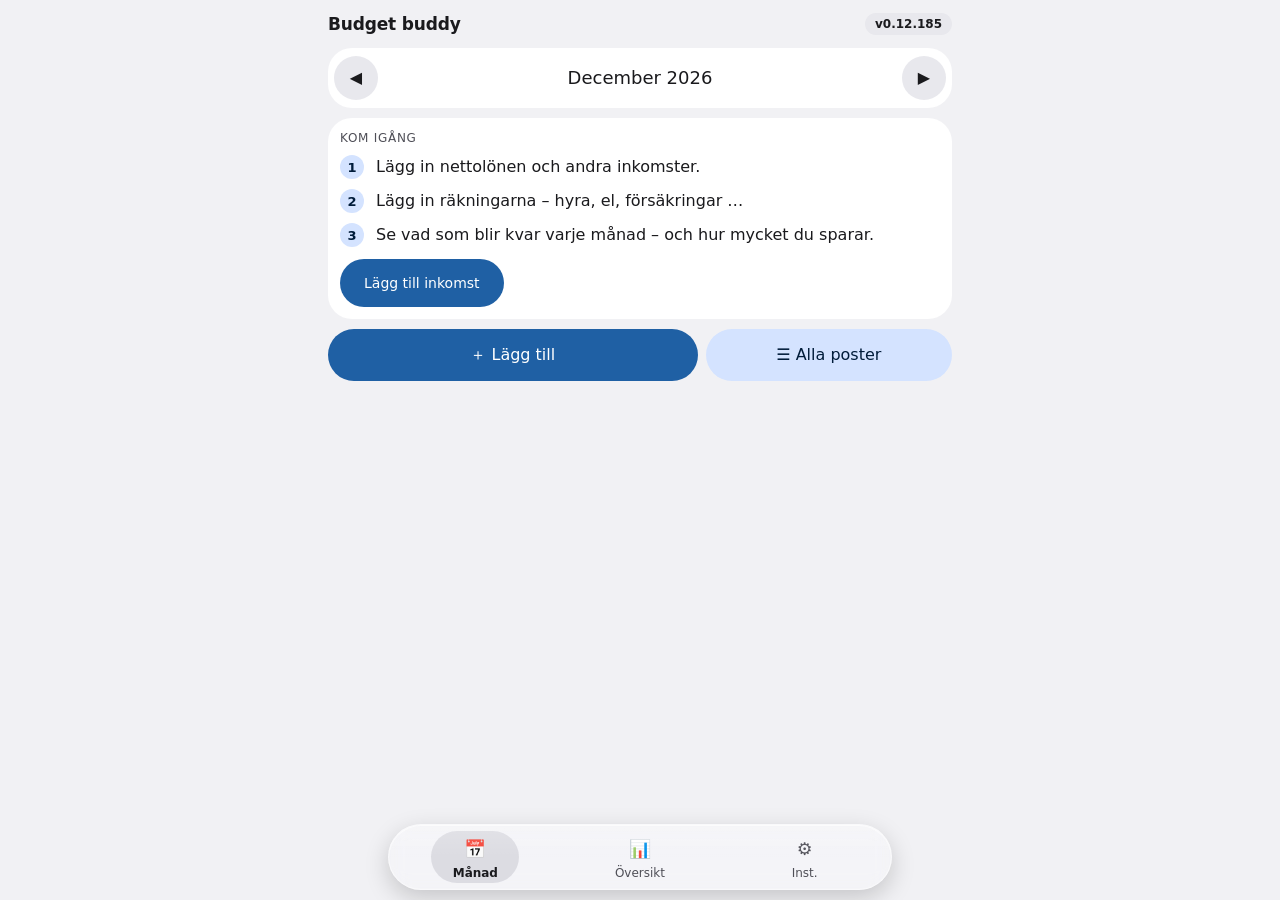
==== commit 0d5abdb9: "Kreditkort: belopp får vara tomt (0), kryssrutan över hela bredden (0.12.185) Co-Authored-By: Claude" ====
--- a/index.html
+++ b/index.html
@@ -386,7 +386,7 @@
         <label class="field"><span>Kategori</span><select name="category"></select></label>
         <label class="field"><span>Hur ofta</span><select name="every"></select></label>
         <label class="field person-field"><span>Person (valfritt)</span><select name="person"></select></label>
-        <label class="check"><input type="checkbox" name="card"><span>Kreditkortsfaktura – fylls i när månaden stängs</span></label>
+        <label class="check grow"><input type="checkbox" name="card"><span>Kreditkortsfaktura – fylls i när månaden stängs</span></label>
         <button type="submit" class="btn filled">Lägg till</button>
         <p class="error" role="alert"></p>
       </form>
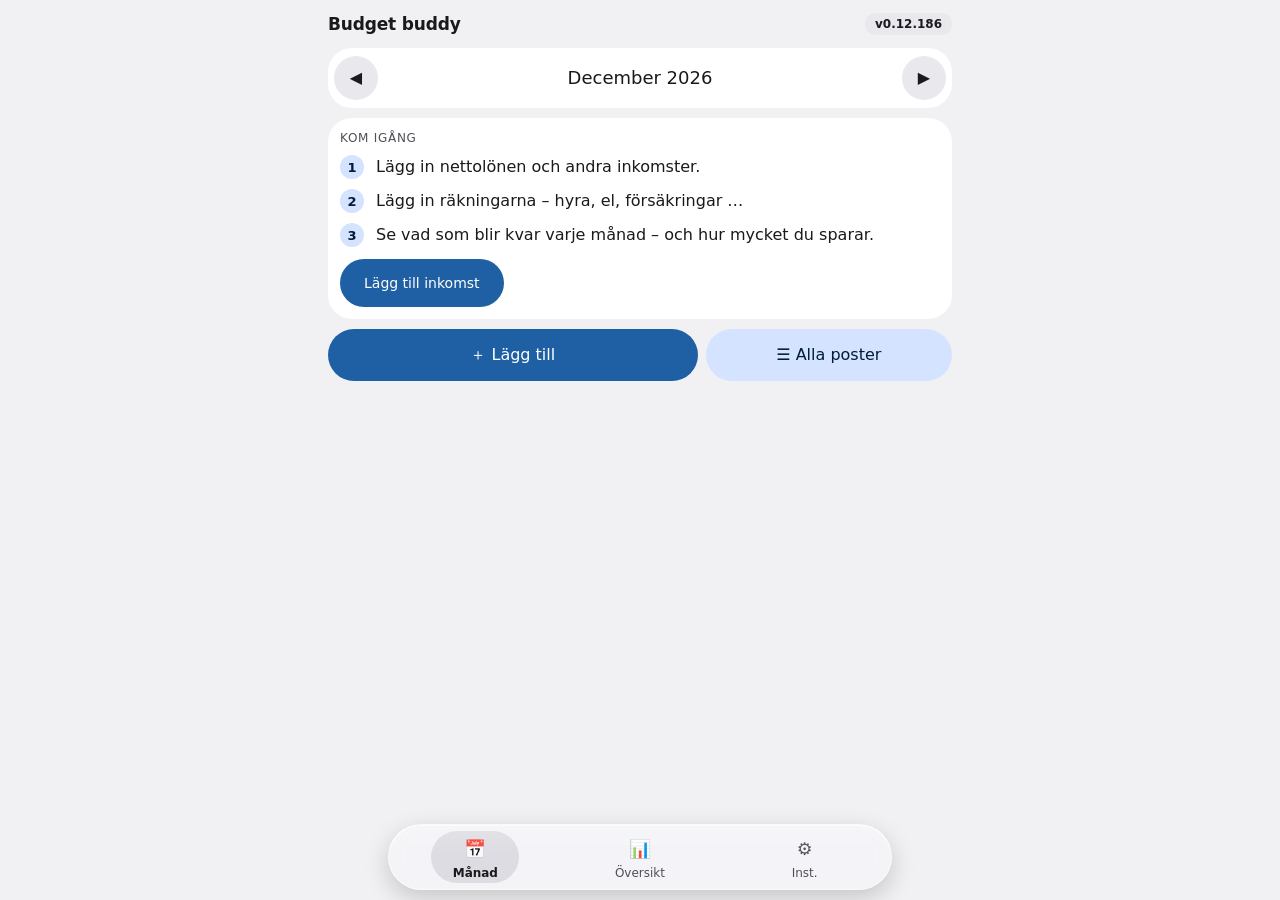
==== commit 18040af7: "Kreditkort: uppskattning från samma månad året innan × snittökningen; Avbryt och Stäng månaden sida " ====
--- a/index.html
+++ b/index.html
@@ -230,7 +230,7 @@
           <p>Under beloppet står när det är dags att stänga (t.ex. *Stäng månaden tis 24 nov · om 6 dagar*). Tre dagar innan blir raden färgad, och när dagen har kommit står det Dags att stänga månaden.</p>
           <p>Dagen före lön trycker du 🔒 Stäng längst ner och skriver in vad som faktiskt fanns kvar på kontot. Ligger pengarna kvar på kontot låter du Pengarna ligger kvar och följer med vara ibockad – då blir beloppet raden Kvar från förra månaden (⇢) i nästa månad. Flyttar du dem, t.ex. till sparkontot, bockar du ur. Första månaden, eller om förra månaden inte är stängd, fyller du i det själv med + Kvar från förra månaden under Inkomster. I samma ruta stämmer du av sparkontona (förifyllda – ändra bara det som skiljer).</p>
           <p>Rubriken blir då Kvar på kontot med det faktiska beloppet, och skillnaden visas som Rörligt i stapeln. Nästa månad blir den aktuella direkt.</p>
-          <p>Kreditkort: lägg in fakturan som en kostnad och bocka i Kreditkortsfaktura – fylls i när månaden stängs (även under Mer på posten). Beloppet är en uppskattning för månaderna framåt. När du stänger en månad finns en rad per kort: skriv in fakturan som dras på nästa lön – med lön den 25:e skriver du alltså in fakturan som betalas 25 nov (oktobers köp) när du stänger november, och den blir en kostnad i december (25 nov – 24 dec).</p>
+          <p>Kreditkort: lägg in fakturan som en kostnad och bocka i Kreditkortsfaktura – fylls i när månaden stängs (även under Mer på posten). Beloppet får vara tomt. Månader utan ifylld faktura uppskattas: samma månad förra året plus den ökning dina fakturor har haft mot året innan (så följer säsong och inflation med). Finns ingen faktura från förra året används snittet av de tre senaste, och finns inga alls det belopp du skrev på posten. När du stänger en månad finns en rad per kort: skriv in fakturan som dras på nästa lön – med lön den 25:e skriver du alltså in fakturan som betalas 25 nov (oktobers köp) när du stänger november, och den blir en kostnad i december (25 nov – 24 dec).</p>
           <p>Har du börjat stänga månader visas överst i Månad de som inte är stängda (Inte stängd: Okt) – tryck för att gå dit. I en stängd månad trycker du 🔓 Ändra: där rättar du beloppet eller tar bort stängningen med Öppna igen.</p>
         </details>
         <details><summary>Lönedag</summary>
@@ -313,7 +313,7 @@
           <p>Below Left it says when it is time to close (e.g. *Close the month Tue 24 Nov · in 6 days*). Three days before, the line gets a colour, and when the day has come it says Time to close the month.</p>
           <p>The day before payday, tap 🔒 Close at the bottom and enter what was actually left in the account. If the money stays in the account, leave The money stays and carries over ticked – the amount then becomes the row Left over from last month (⇢) in the next month. If you move it, e.g. to the savings account, untick it. In the first month, or if last month isn't closed, fill it in yourself with + Left over from last month under Income. In the same dialog you reconcile the savings accounts (prefilled – only change what differs).</p>
           <p>The heading then becomes Left in the account with the actual amount, and the difference is shown as Variable in the bar. The next month becomes the current one right away.</p>
-          <p>Credit cards: add the bill as an expense and tick Credit card bill – entered when the month is closed (also under More on the item). The amount is an estimate for the months ahead. When you close a month there is a row per card: enter the bill taken on the next payday – with payday on the 25th you enter the bill paid 25 Nov (October's purchases) when you close November, and it becomes an expense in December (25 Nov – 24 Dec).</p>
+          <p>Credit cards: add the bill as an expense and tick Credit card bill – entered when the month is closed (also under More on the item). The amount can be left empty. Months without an entered bill are estimated: the same month last year plus the increase your bills have had compared with the year before (so season and inflation are included). With no bill from last year, the average of the three latest is used, and with no bills at all the amount on the item. When you close a month there is a row per card: enter the bill taken on the next payday – with payday on the 25th you enter the bill paid 25 Nov (October's purchases) when you close November, and it becomes an expense in December (25 Nov – 24 Dec).</p>
           <p>Once you have started closing months, months that are not closed are shown at the top of Month (Not closed: Oct) – tap to go there. In a closed month, tap 🔓 Edit: correct the amount there, or remove the closing with Reopen.</p>
         </details>
         <details><summary>Payday</summary>
--- a/styles.css
+++ b/styles.css
@@ -635,11 +635,10 @@
 #close-dialog .cd-acc-in input { width: 6.5em; min-height: 40px; }
 #close-dialog .cd-acc-in small { min-width: 1.5em; }
 #close-dialog .cd-acc-note { margin: 0 0 8px; }
-#close-dialog .actions { display: grid; grid-template-columns: 1fr 1fr; gap: 4px 8px; margin-top: 16px; }
+#close-dialog .actions { display: grid; grid-template-columns: 1fr 1fr; gap: 8px; margin-top: 16px; }
 #close-dialog .actions .spacer { display: none; }
-#close-dialog .actions #cd-reopen { justify-self: start; }
-#close-dialog .actions #cd-reopen[hidden] + .spacer + #cd-cancel { grid-column: 1 / -1; }
-#close-dialog .actions #cd-cancel { justify-self: end; }
+#close-dialog .actions #cd-reopen { grid-column: 1 / -1; justify-self: start; }
+#close-dialog .actions .btn:not(#cd-reopen) { width: 100%; margin: 0; }   /* 2026-11-23: Avbryt och Stäng månaden sida vid sida */
 #close-dialog .actions button[type=submit] { grid-column: 1 / -1; order: 3; width: 100%; min-height: 48px; }
 #close-dialog #cd-error:empty { display: none; }
 /* Kontodialogen: samma knapplayout som Stäng månad (2026-11-21) */
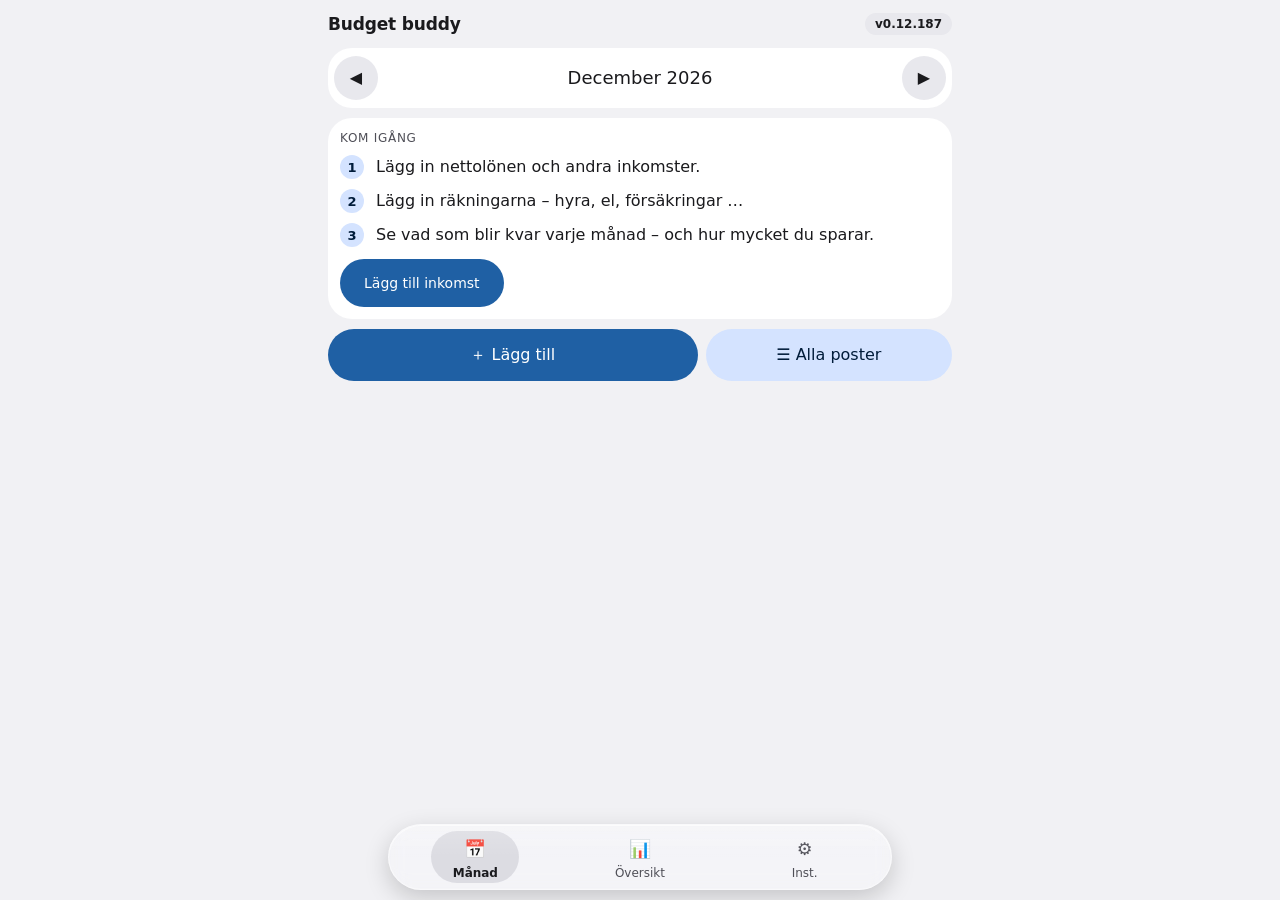
==== commit a3e14f2b: "Prognos: samma månad förra året i stället för säsongsprocent, annars snitt av 3 senaste (0.12.187) C" ====
--- a/index.html
+++ b/index.html
@@ -211,7 +211,7 @@
           <p>Byt månad med ◀ ▶ eller svep. Tryck på Månad i menyn för att komma tillbaka till aktuell månad.</p>
           <p>＋ Lägg till, ☰ Alla poster och 🔒 Stäng (eller 🔓 Ändra i en stängd månad) ligger på en rad längst ner. ☰ Alla poster visar alla återkommande poster, även avslutade och kommande. Posterna står med störst belopp först, både där och i Månad. Tryck på en för att ändra den.</p>
           <p>Under knapparna står hur många dagar det är kvar till nästa lön (innevarande månad) och vilken kategori som ändrats mest mot förra månaden. I kortet står också förra månaden: kvar på kontot om den är stängd, annars efter räkningar.</p>
-          <p>Kvar vid stängning (prognos) står på samma rad, när minst en tidigare månad är stängd: efter räkningar minus de rörliga utgifterna (snittet av de tre senaste stängda månaderna). Är samma månad förra året stängd räknas den med i procent – är december 65 % dyrare än vanligt, räknas det in. Tryck på prognosen för förklaringen.</p>
+          <p>Kvar vid stängning (prognos) står på samma rad, när minst en tidigare månad är stängd: efter räkningar minus de rörliga utgifterna (snittet av de tre senaste stängda månaderna). Är samma månad förra året stängd används i stället de rörliga utgifterna från den månaden – var december dyr förra året räknar prognosen med det. Tryck på prognosen för förklaringen.</p>
           <p>Senaste och kommande månader (Översikt): de tre senaste månaderna överst (stängda med vad som blev kvar på kontot), sedan efter räkningar för de tre närmaste månaderna (tryck Visa alla 12 månader för resten) och, när någon månad är stängd, kvar enligt prognosen bredvid. Tryck på en månad för att öppna den.</p>
           <p>Sparmål (valfritt): öppna ett sparkonto och tryck + Sparmål. Skriv ett belopp och, om du vill, en månad det ska vara klart. Under kontot visas hur långt du har kommit, när du når målet i nuvarande takt och – med datum – vad som behövs per månad för att hinna. Töm fältet för att ta bort målet.</p>
           <p>Tryck på en post för att ändra den. Beloppet överst gäller bara månaden du tittar på; resten ligger under Mer. Ta bort lägger posten i papperskorgen.</p>
@@ -294,7 +294,7 @@
           <p>Change month with ◀ ▶ or swipe. Tap Month in the menu to return to the current month.</p>
           <p>＋ Add, ☰ All items and 🔒 Close (or 🔓 Edit in a closed month) sit in one row at the bottom. ☰ All items shows all recurring items, including ended and upcoming ones. Items are listed largest amount first, there and in Month. Tap one to change it.</p>
           <p>Below the buttons you see how many days are left until the next payday (current month) and which category changed the most since last month. The card also shows last month: left in the account if it is closed, otherwise after bills.</p>
-          <p>Left at close (forecast) is on the same line, once at least one earlier month is closed: after bills minus variable spending (average of the three latest closed months). If the same month last year is closed it is included as a percentage – if December was 65 % more expensive than usual, that is included. Tap the forecast for the explanation.</p>
+          <p>Left at close (forecast) is on the same line, once at least one earlier month is closed: after bills minus variable spending (average of the three latest closed months). If the same month last year is closed, the variable spending from that month is used instead – if December was expensive last year, the forecast counts on that. Tap the forecast for the explanation.</p>
           <p>Recent and upcoming months (Overview): the last three months at the top (closed ones with what was left in the account), then after bills for the next three months (tap Show all 12 months for the rest) and, once a month is closed, the forecast next to it. Tap a month to open it.</p>
           <p>Savings goal (optional): open a savings account and tap + Savings goal. Enter an amount and, if you like, a month it should be done by. Below the account you see how far you have come, when you reach the goal at the current pace and – with a date – what is needed per month to make it. Empty the field to remove the goal.</p>
           <p>Tap an item to change it. The amount at the top applies only to the month you are viewing; the rest is under More. Delete puts the item in the trash.</p>
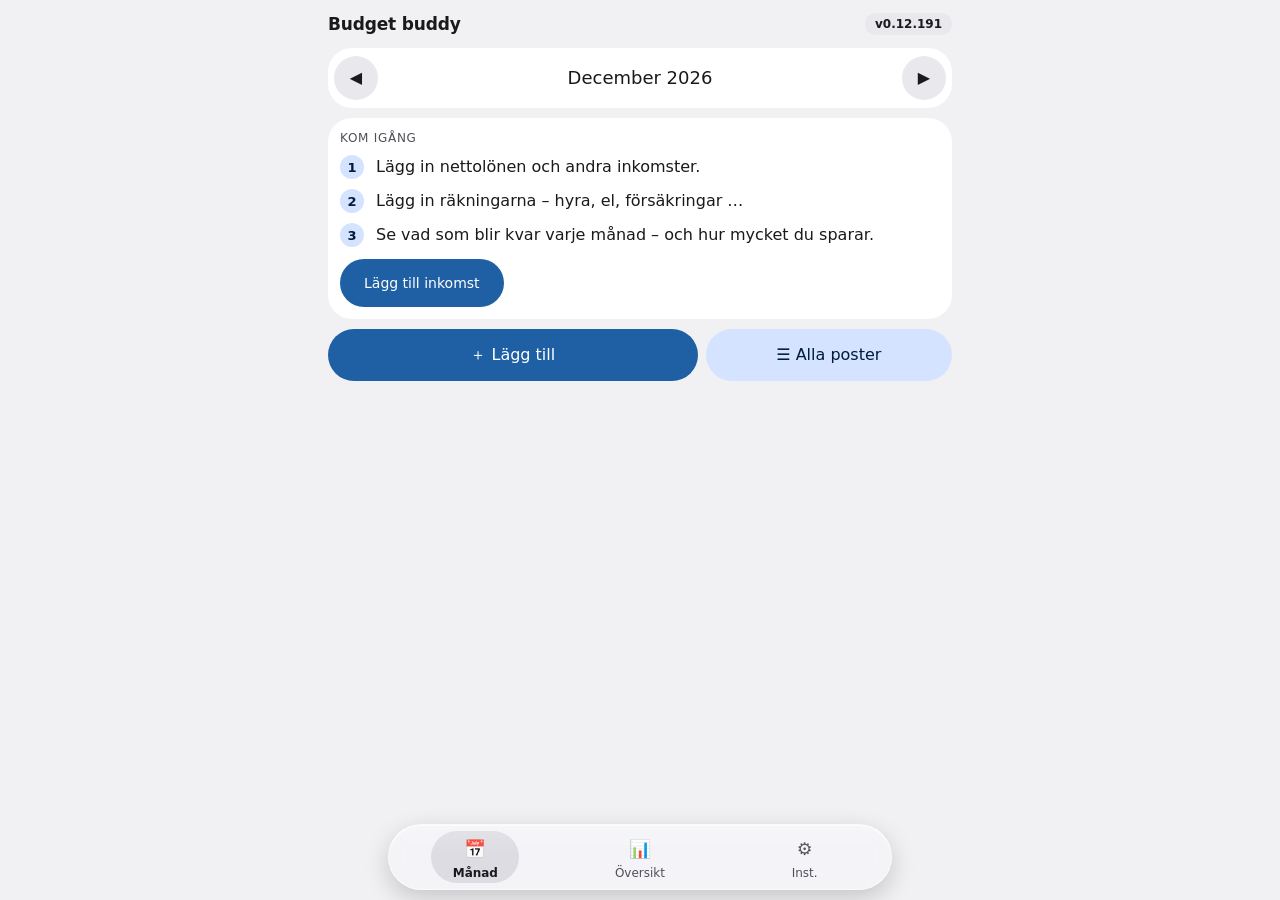
==== commit 7aae75e1: "Dialogrutor: ja-knappen till vänster (2/3), Avbryt till höger (1/3) i alla rutor med två val (0.12.1" ====
--- a/index.html
+++ b/index.html
@@ -451,8 +451,8 @@
     </div>
     </details>
     <p class="error" id="rd-error" role="alert"></p>
-    <div class="actions rd-main">
-      <button type="button" class="btn text" id="rd-cancel">Avbryt</button>
+    <div class="actions pair rd-main">
+      <button type="button" class="btn text cancel" id="rd-cancel">Avbryt</button>
       <button type="submit" class="btn filled" id="rd-save">Spara</button>
     </div>
   </form>
@@ -469,10 +469,10 @@
     <div id="cd-cards"></div>
     <div id="cd-accounts"></div>
     <p class="error" id="cd-error" role="alert"></p>
-    <div class="actions wrap">
+    <div class="actions pair">
       <button type="button" class="btn text" id="cd-reopen">Öppna igen</button>
       <span class="spacer"></span>
-      <button type="button" class="btn text" id="cd-cancel">Avbryt</button>
+      <button type="button" class="btn text cancel" id="cd-cancel">Avbryt</button>
       <button type="submit" class="btn filled">Stäng månaden</button>
     </div>
   </form>
@@ -501,9 +501,9 @@
       <button type="button" class="btn text danger" id="ad-delete">Ta bort konto</button>
     </details>
     <p class="error" id="ad-error" role="alert"></p>
-    <div class="actions wrap">
+    <div class="actions pair">
       <span class="spacer"></span>
-      <button type="button" class="btn text" id="ad-cancel">Avbryt</button>
+      <button type="button" class="btn text cancel" id="ad-cancel">Avbryt</button>
       <button type="submit" class="btn filled">Spara</button>
     </div>
   </form>
@@ -514,8 +514,8 @@
   <form method="dialog">
     <h2 id="rs-title">Radera all data?</h2>
     <p class="muted">Alla poster, avvikelser och inställningar tas bort från den här enheten. Det går inte att ångra – spara en backup-fil först om du vill kunna få tillbaka den.</p>
-    <div class="actions"><span class="spacer"></span>
-      <button type="submit" class="btn text" value="cancel">Avbryt</button>
+    <div class="actions pair"><span class="spacer"></span>
+      <button type="submit" class="btn text cancel" value="cancel">Avbryt</button>
       <button type="submit" class="btn filled danger-fill" value="ok" id="cd-ok">Radera</button>
     </div>
   </form>
@@ -546,8 +546,8 @@
     <p class="muted small" id="pw-hint">Minst 16 tecken med stor och liten bokstav, siffra och specialtecken. Välj inte ett vanligt ord + årtal.</p>
     <p class="muted" id="pw-warn"></p>
     <p class="error" id="pw-error" role="alert"></p>
-    <div class="actions"><span class="spacer"></span>
-      <button type="button" class="btn text" id="pw-cancel">Avbryt</button>
+    <div class="actions pair"><span class="spacer"></span>
+      <button type="button" class="btn text cancel" id="pw-cancel">Avbryt</button>
       <button type="button" class="btn filled" id="pw-ok">Spara krypterad</button>
     </div>
   </form>
@@ -558,8 +558,8 @@
     <h2 id="imp-title">Ersätta all data?</h2>
     <p id="imp-sum"></p>
     <p class="muted">All nuvarande data i appen ersätts. Du kan ångra direkt efteråt.</p>
-    <div class="actions"><span class="spacer"></span>
-      <button type="submit" class="btn text" value="cancel">Avbryt</button>
+    <div class="actions pair"><span class="spacer"></span>
+      <button type="submit" class="btn text cancel" value="cancel">Avbryt</button>
       <button type="submit" class="btn filled" value="ok" id="imp-ok">Ersätt</button>
     </div>
   </form>
--- a/styles.css
+++ b/styles.css
@@ -167,7 +167,6 @@
 /* 2026-11-18: radrutan – extra val i egen rad, Avbryt/Spara till höger */
 #row-dialog .rd-more { margin-top: 4px; gap: 4px; }
 #row-dialog .rd-more:not(:has(button:not([hidden]))) { display: none; }
-#row-dialog .rd-main { justify-content: flex-end; }
 #row-dialog .error:empty { display: none; }
 #row-dialog .check { margin-top: 8px; }
 .inline { display: flex; align-items: end; gap: 8px; }
@@ -635,18 +634,7 @@
 #close-dialog .cd-acc-in input { width: 6.5em; min-height: 40px; }
 #close-dialog .cd-acc-in small { min-width: 1.5em; }
 #close-dialog .cd-acc-note { margin: 0 0 8px; }
-#close-dialog .actions { display: grid; grid-template-columns: 1fr 1fr; gap: 8px; margin-top: 16px; }
-#close-dialog .actions .spacer { display: none; }
-#close-dialog .actions #cd-reopen { grid-column: 1 / -1; justify-self: start; }
-#close-dialog .actions .btn:not(#cd-reopen) { width: 100%; margin: 0; }   /* 2026-11-23: Avbryt och Stäng månaden sida vid sida */
-#close-dialog .actions button[type=submit] { grid-column: 1 / -1; order: 3; width: 100%; min-height: 48px; }
 #close-dialog #cd-error:empty { display: none; }
-/* Kontodialogen: samma knapplayout som Stäng månad (2026-11-21) */
-#acc-dialog .actions { display: grid; grid-template-columns: 1fr 1fr; gap: 4px 8px; margin-top: 16px; }
-#acc-dialog .actions .spacer { display: none; }
-#acc-dialog .actions #ad-delete { justify-self: start; }
-#acc-dialog .actions #ad-cancel { justify-self: end; }
-#acc-dialog .actions button[type=submit] { grid-column: 1 / -1; order: 3; width: 100%; min-height: 48px; }
 #acc-dialog #ad-error:empty { display: none; }
 
 /* Inställningar → Sparkonton (2026-11-21) */
@@ -683,7 +671,6 @@
 #income-card p.ie-sav.muted { display: block; font-size: .8125rem; margin: 4px 0 2px; }
 #income-card p.ie-sav.muted { color: var(--on-surface-variant); }
 .sv-name small { white-space: normal; overflow: visible; text-overflow: clip; }
-#acc-dialog .actions #ad-cancel { grid-column: 1 / -1; justify-self: end; }
 #acc-dialog .ad-more { margin-top: 8px; } #acc-dialog .ad-more > summary { cursor: pointer; padding: 8px 0; color: var(--primary); font-weight: 500; }
 #acc-dialog #ad-delete { margin-top: 8px; padding-left: 0; }
 /* Rutan för en post (2026-11-21): belopp + Spara/Avbryt, resten under Mer */
@@ -782,3 +769,11 @@
 #status:empty { display: none; }
 #status:not(:empty) { padding-bottom: 0; }
 #status:not(:empty) + * .topbar, #status:not(:empty) ~ .topbar { padding-top: 4px; }
+
+/* 2026-11-23: Knappar i dialogrutor – ja-knappen till vänster (2/3), Avbryt till höger (1/3), båda riktiga knappar.
+   Gäller .actions.pair; .cancel = Avbryt. Övriga knappar (t.ex. Öppna igen) på egen rad ovanför. */
+.actions.pair { display: grid; grid-template-columns: 2fr 1fr; gap: 8px; margin-top: 16px; }
+.actions.pair .spacer { display: none; }
+.actions.pair > .btn { width: 100%; min-height: 48px; margin: 0; order: 1; }
+.actions.pair > .cancel { order: 2; border: 1px solid var(--outline); }
+.actions.pair > .btn:not(.filled):not(.cancel) { grid-column: 1 / -1; order: 0; width: auto; justify-self: start; }
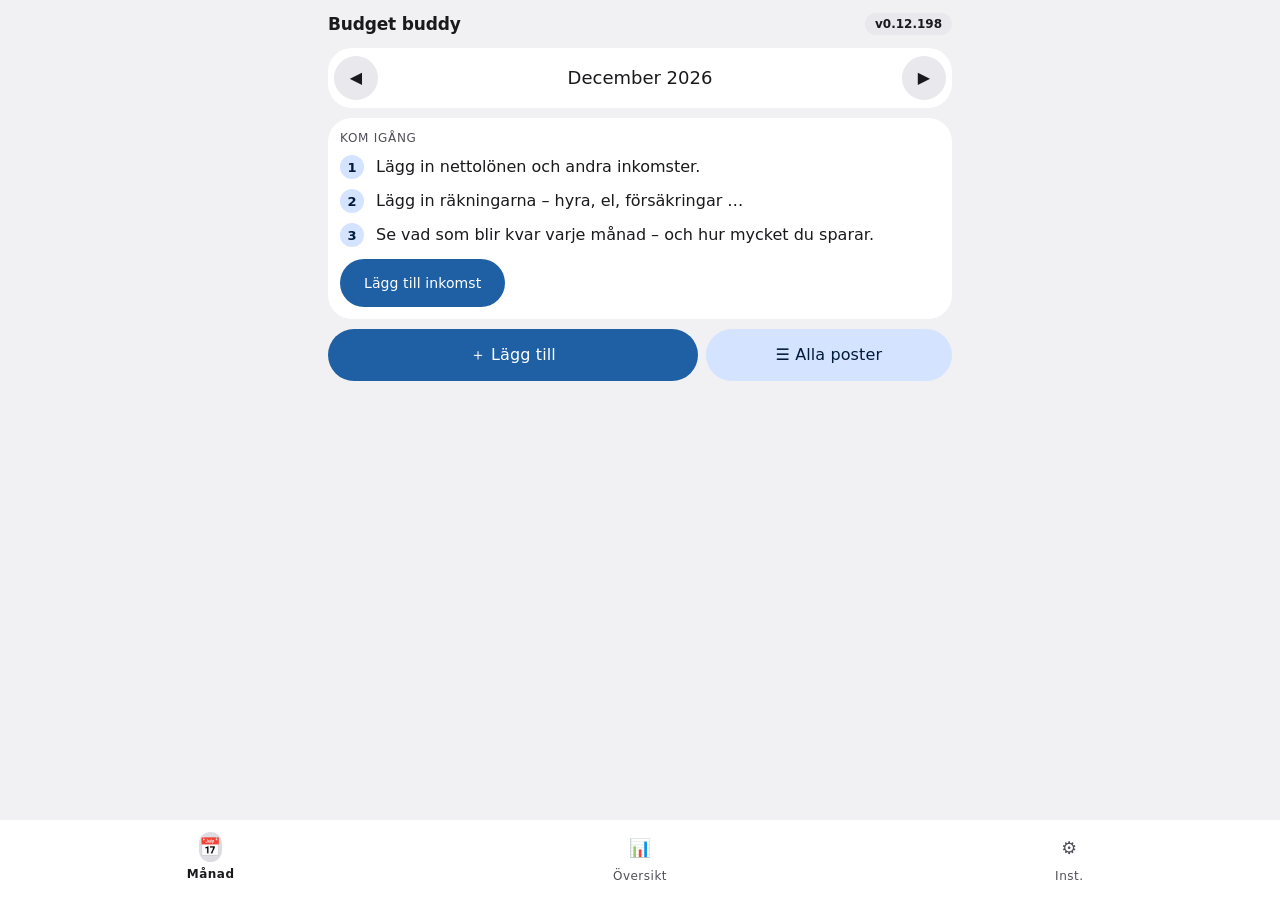
==== commit 4421cca3: "Strikt Material 3: textknappar utan ram, dialoger med högerställda knappar (Avbryt före bekräftelsen" ====
--- a/index.html
+++ b/index.html
@@ -451,8 +451,8 @@
     </div>
     </details>
     <p class="error" id="rd-error" role="alert"></p>
-    <div class="actions pair rd-main">
-      <button type="button" class="btn text cancel" id="rd-cancel">Avbryt</button>
+    <div class="actions rd-main">
+      <button type="button" class="btn text" id="rd-cancel">Avbryt</button>
       <button type="submit" class="btn filled" id="rd-save">Spara</button>
     </div>
   </form>
@@ -469,10 +469,10 @@
     <div id="cd-cards"></div>
     <div id="cd-accounts"></div>
     <p class="error" id="cd-error" role="alert"></p>
-    <div class="actions pair">
+    <div class="actions">
       <button type="button" class="btn text" id="cd-reopen">Öppna igen</button>
       <span class="spacer"></span>
-      <button type="button" class="btn text cancel" id="cd-cancel">Avbryt</button>
+      <button type="button" class="btn text" id="cd-cancel">Avbryt</button>
       <button type="submit" class="btn filled">Stäng månaden</button>
     </div>
   </form>
@@ -501,9 +501,9 @@
       <button type="button" class="btn text danger" id="ad-delete">Ta bort konto</button>
     </details>
     <p class="error" id="ad-error" role="alert"></p>
-    <div class="actions pair">
+    <div class="actions">
       <span class="spacer"></span>
-      <button type="button" class="btn text cancel" id="ad-cancel">Avbryt</button>
+      <button type="button" class="btn text" id="ad-cancel">Avbryt</button>
       <button type="submit" class="btn filled">Spara</button>
     </div>
   </form>
@@ -514,8 +514,8 @@
   <form method="dialog">
     <h2 id="rs-title">Radera all data?</h2>
     <p class="muted">Alla poster, avvikelser och inställningar tas bort från den här enheten. Det går inte att ångra – spara en backup-fil först om du vill kunna få tillbaka den.</p>
-    <div class="actions pair"><span class="spacer"></span>
-      <button type="submit" class="btn text cancel" value="cancel">Avbryt</button>
+    <div class="actions"><span class="spacer"></span>
+      <button type="submit" class="btn text" value="cancel">Avbryt</button>
       <button type="submit" class="btn filled danger-fill" value="ok" id="cd-ok">Radera</button>
     </div>
   </form>
@@ -546,8 +546,8 @@
     <p class="muted small" id="pw-hint">Minst 16 tecken med stor och liten bokstav, siffra och specialtecken. Välj inte ett vanligt ord + årtal.</p>
     <p class="muted" id="pw-warn"></p>
     <p class="error" id="pw-error" role="alert"></p>
-    <div class="actions pair"><span class="spacer"></span>
-      <button type="button" class="btn text cancel" id="pw-cancel">Avbryt</button>
+    <div class="actions"><span class="spacer"></span>
+      <button type="button" class="btn text" id="pw-cancel">Avbryt</button>
       <button type="button" class="btn filled" id="pw-ok">Spara krypterad</button>
     </div>
   </form>
@@ -558,8 +558,8 @@
     <h2 id="imp-title">Ersätta all data?</h2>
     <p id="imp-sum"></p>
     <p class="muted">All nuvarande data i appen ersätts. Du kan ångra direkt efteråt.</p>
-    <div class="actions pair"><span class="spacer"></span>
-      <button type="submit" class="btn text cancel" value="cancel">Avbryt</button>
+    <div class="actions"><span class="spacer"></span>
+      <button type="submit" class="btn text" value="cancel">Avbryt</button>
       <button type="submit" class="btn filled" value="ok" id="imp-ok">Ersätt</button>
     </div>
   </form>
--- a/styles.css
+++ b/styles.css
@@ -678,7 +678,6 @@
 #row-dialog .rd-mer > summary { cursor: pointer; padding: 10px 0; color: var(--primary); font-weight: 500; }
 #row-dialog .rd-all-h { margin: 4px 0; font-weight: 500; }
 #row-dialog .rd-more { display: flex; flex-direction: column; align-items: flex-start; gap: 0; margin-top: 4px; }
-#row-dialog .rd-more .btn { padding-left: 0; }
 #row-dialog #rd-error:empty { display: none; }
 
 /* 2026-11-21: fält i två kolumner krymper i stället för att gå utanför rutan (t.ex. Till månad) */
@@ -770,10 +769,45 @@
 #status:not(:empty) { padding-bottom: 0; }
 #status:not(:empty) + * .topbar, #status:not(:empty) ~ .topbar { padding-top: 4px; }
 
-/* 2026-11-23: Knappar i dialogrutor – ja-knappen till vänster (2/3), Avbryt till höger (1/3), båda riktiga knappar.
-   Gäller .actions.pair; .cancel = Avbryt. Övriga knappar (t.ex. Öppna igen) på egen rad ovanför. */
-.actions.pair { display: grid; grid-template-columns: 2fr 1fr; gap: 8px; margin-top: 16px; }
-.actions.pair .spacer { display: none; }
-.actions.pair > .btn { width: 100%; min-height: 48px; margin: 0; order: 1; }
-.actions.pair > .cancel { order: 2; border: 1px solid var(--outline); }
-.actions.pair > .btn:not(.filled):not(.cancel) { grid-column: 1 / -1; order: 0; width: auto; justify-self: start; }
+/* ==========================================================================
+   Material 3 – strikt (2026-11-23). Samma lager sist i alla appar. Följer
+   m3.material.io: knappar, dialoger, navigeringsrad, scrim och fokus.
+   Ersätter menyradens glas och dagens egna knapp- och dialogregler.
+   ========================================================================== */
+
+/* Knappar (Common buttons): helt rundade, Label large 14/20 500, ingen skugga i vila.
+   Fylld = viktigast, tonad/outlined = mellan, text = minst. */
+.btn, .btn-text, .btn-filled, .btn-danger, .primary, .weigh-save { border-radius: 999px; font-weight: 500; letter-spacing: 0.00714em; box-shadow: none; }
+.btn.text, .btn-text, button.link { border: 0; background: transparent; color: var(--primary); padding-inline: 12px; }
+.btn.text.danger, button.link.danger { color: var(--error, #ba1a1a); }
+.btn.text:hover, .btn-text:hover, button.link:hover { background: color-mix(in srgb, var(--primary) 8%, transparent); }
+.btn.text:active, .btn-text:active, button.link:active { background: color-mix(in srgb, var(--primary) 12%, transparent); }
+
+/* Dialoger (Basic dialog): surface-container-high, 28 px hörn, 24 px luft, Headline small,
+   knapparna högerställda som textknappar – Avbryt till vänster om bekräftelsen. */
+dialog { border: 0; border-radius: 28px; padding: 24px; background: var(--surface-container-high); color: var(--on-surface);
+  min-width: 280px; max-width: min(560px, calc(100vw - 48px)); box-shadow: 0 4px 8px 3px rgb(0 0 0 / 0.15), 0 1px 3px rgb(0 0 0 / 0.3); }
+dialog h2 { font-size: 1.5rem; line-height: 2rem; font-weight: 400; letter-spacing: 0; text-transform: none; margin: 0 0 16px; color: var(--on-surface); }
+dialog p { color: var(--on-surface-variant); font-size: 0.875rem; line-height: 1.25rem; letter-spacing: 0.0178em; }
+dialog .actions, dialog .dlg-actions { display: flex; flex-wrap: wrap; justify-content: flex-end; align-items: center; gap: 8px; margin-top: 24px; }
+dialog .actions > button, dialog .dlg-actions > button { min-height: 40px; padding: 0 12px; border-radius: 999px; font-weight: 500; }
+dialog .actions > .btn.filled, dialog .dlg-actions > .btn-filled, dialog .dlg-actions > .btn-danger, dialog .actions > .danger-fill { padding: 0 24px; }
+dialog::backdrop { background: rgb(0 0 0 / 0.32); -webkit-backdrop-filter: none; backdrop-filter: none; }
+
+/* Navigeringsrad (Navigation bar): solid surface-container i hela bredden, 80 px,
+   aktiv flik = pill 64 × 32 i secondary-container, etikett Label medium 12/16 500. */
+#nav, .tabbar { position: fixed; inset: auto 0 0 0; max-width: none; margin: 0; border: 0; border-radius: 0; box-shadow: none;
+  background: var(--surface-container); -webkit-backdrop-filter: none; backdrop-filter: none;
+  min-height: 80px; padding: 12px 0 calc(16px + env(safe-area-inset-bottom)); display: flex; justify-content: space-around; gap: 8px; }
+#nav::before, .tabbar::before { content: none; }
+#nav button, .tabbar .tab { flex: 1; max-width: none; margin: 0; padding: 0; min-height: 52px; gap: 4px; border-radius: 0; background: none;
+  display: flex; flex-direction: column; align-items: center; justify-content: flex-start;
+  font-size: 0.75rem; line-height: 1rem; font-weight: 500; letter-spacing: 0.0417em; color: var(--on-surface-variant); }
+#nav button[aria-current="page"], .tabbar .tab.on { background: none; color: var(--on-surface); font-weight: 600; }
+#nav .pill, .tabbar .tab > span:first-child { display: grid; place-items: center; width: 64px; height: 32px; border-radius: 16px; background: none; transition: background-color .2s; }
+#nav button[aria-current="page"] .pill, .tabbar .tab.on > span:first-child { background: var(--secondary-container); color: var(--on-secondary-container); }
+body { padding-bottom: calc(96px + env(safe-area-inset-bottom)); }
+#snackbar { bottom: calc(96px + env(safe-area-inset-bottom)); }
+
+/* Fokus (State layers / focus indicator). */
+:focus-visible { outline: 3px solid var(--primary); outline-offset: 2px; }
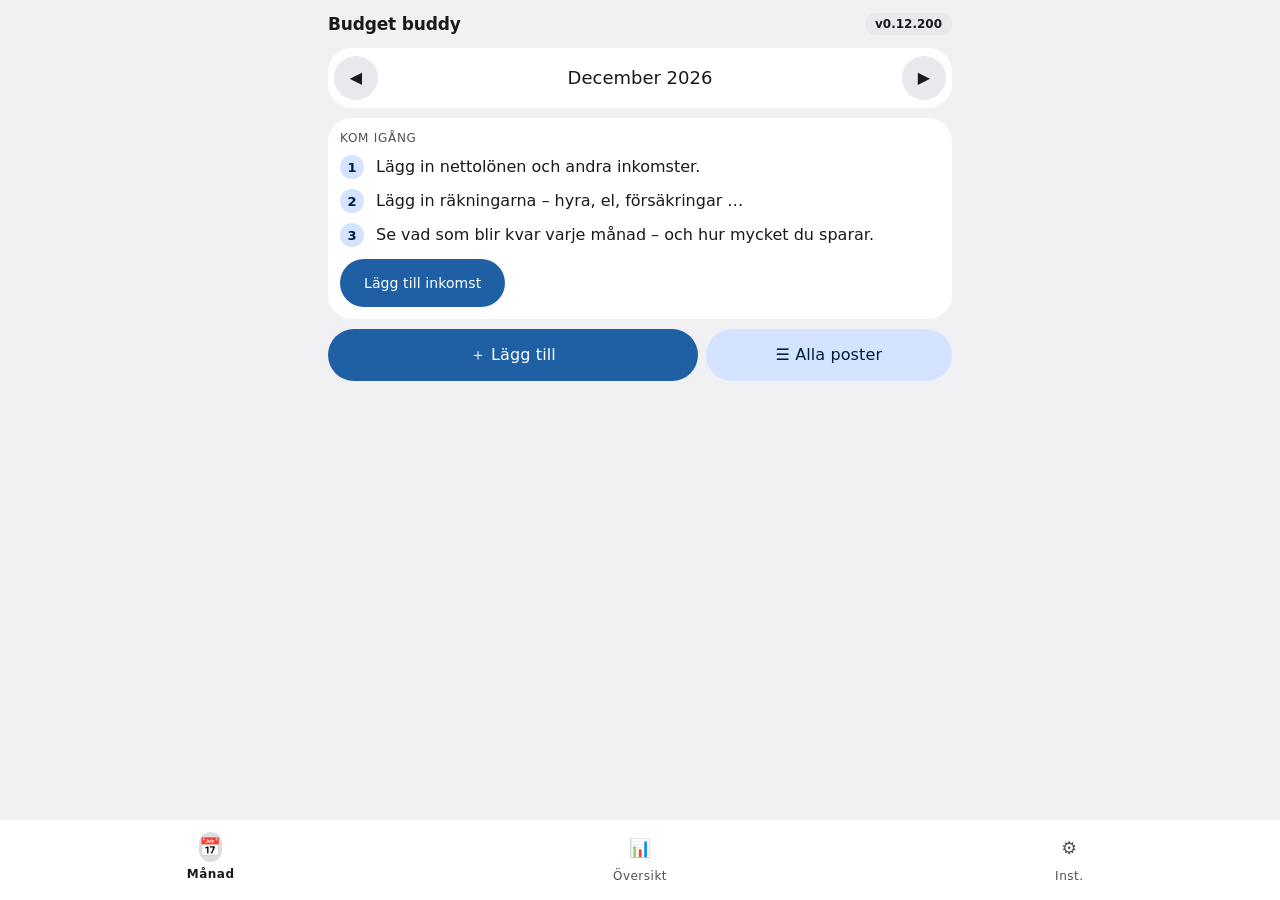
==== commit d6496fa6: "Stäng månad: Öppna igen på egen rad, Avbryt och Spara högerställda under; Spara i stället för Stäng " ====
--- a/index.html
+++ b/index.html
@@ -473,7 +473,7 @@
       <button type="button" class="btn text" id="cd-reopen">Öppna igen</button>
       <span class="spacer"></span>
       <button type="button" class="btn text" id="cd-cancel">Avbryt</button>
-      <button type="submit" class="btn filled">Stäng månaden</button>
+      <button type="submit" class="btn filled" id="cd-ok-close">Stäng månaden</button>
     </div>
   </form>
 </dialog>
--- a/styles.css
+++ b/styles.css
@@ -811,3 +811,8 @@
 
 /* Fokus (State layers / focus indicator). */
 :focus-visible { outline: 3px solid var(--primary); outline-offset: 2px; }
+
+/* 2026-11-23: Stäng månad – Öppna igen på egen rad överst (tre knappar får inte plats), Avbryt + Spara/Stäng högerställda under. */
+#close-dialog .actions .spacer { display: none; }
+#close-dialog #cd-reopen { flex-basis: 100%; justify-content: flex-start; text-align: left; margin-inline-start: -12px; }
+#close-dialog #cd-reopen[hidden] { display: none; }
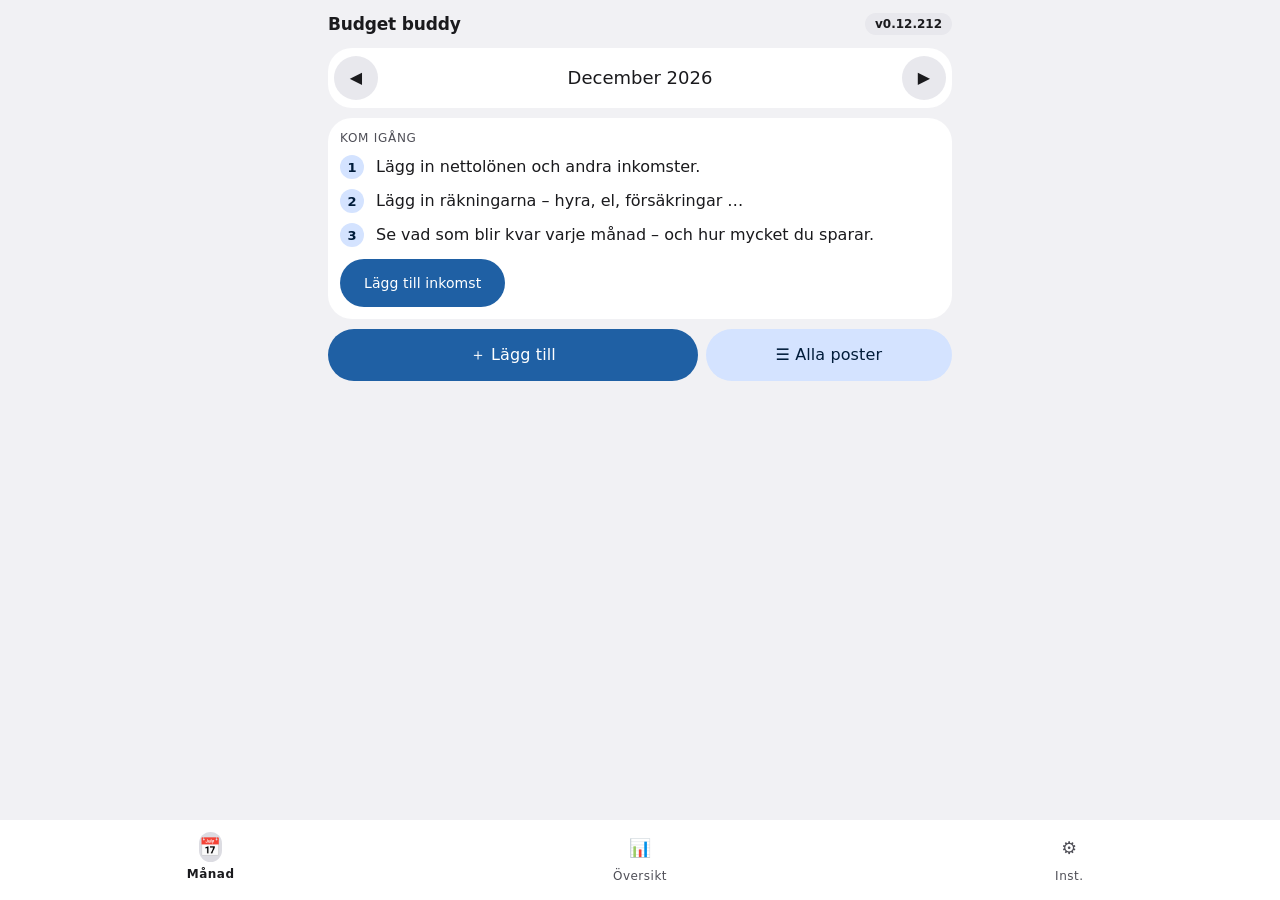
==== commit 14ead13f: "Alla mina appar: Shopping buddy tillagd Co-Authored-By: Claude Opus 5.5 <noreply@anthropic.com> Clau" ====
--- a/index.html
+++ b/index.html
@@ -191,7 +191,7 @@
         <div class="actions wrap">
           <button type="button" class="btn filled" id="install" hidden>Installera appen</button>
         </div>
-                  <div class="dl-src"><div class="dl-app"><b>Fitness buddy</b><a href="https://flyinggooner.github.io/simple-nutrition/" target="_blank" rel="noopener">Öppna</a><a href="https://flyinggooner.github.io/simple-nutrition/simple-nutrition.html" download="simple-nutrition.html">Ladda ner (HTML)</a><a href="https://github.com/FlyingGooner/simple-nutrition" target="_blank" rel="noopener">GitHub</a></div><div class="dl-app"><b>Budget buddy (den här)</b><a href="https://flyinggooner.github.io/budget-buddy/" target="_blank" rel="noopener">Öppna</a><a href="budget-buddy.html" download="budget-buddy.html">Ladda ner (HTML)</a><a href="https://github.com/FlyingGooner/budget-buddy" target="_blank" rel="noopener">GitHub</a></div><div class="dl-app"><b>Football, not soccer</b><a href="https://flyinggooner.github.io/Football-not-soccer/" target="_blank" rel="noopener">Öppna</a><a href="https://flyinggooner.github.io/Football-not-soccer/Football-not-soccer.html" download="Football-not-soccer.html">Ladda ner (HTML)</a><a href="https://github.com/FlyingGooner/Football-not-soccer" target="_blank" rel="noopener">GitHub</a></div><div class="dl-app"><b>Task buddy</b><a href="https://flyinggooner.github.io/Stress-control/" target="_blank" rel="noopener">Öppna</a><a href="https://flyinggooner.github.io/Stress-control/Stress-control.html" download="Stress-control.html">Ladda ner (HTML)</a><a href="https://github.com/FlyingGooner/Stress-control" target="_blank" rel="noopener">GitHub</a></div><p class="small">Spara som app: Android (Chrome) – tryck ⋮ och välj Installera app. iPhone (Safari) – tryck Dela och välj Lägg till på hemskärmen.</p><p class="muted small">Ladda ner (HTML) ger hela appen i en enda fil som du öppnar i webbläsaren, även utan nät. Den sparar sin data för sig – flytta data dit med en backup-fil.</p></div>
+                  <div class="dl-src"><div class="dl-app"><b>Fitness buddy</b><a href="https://flyinggooner.github.io/simple-nutrition/" target="_blank" rel="noopener">Öppna</a><a href="https://flyinggooner.github.io/simple-nutrition/simple-nutrition.html" download="simple-nutrition.html">Ladda ner (HTML)</a><a href="https://github.com/FlyingGooner/simple-nutrition" target="_blank" rel="noopener">GitHub</a></div><div class="dl-app"><b>Budget buddy (den här)</b><a href="https://flyinggooner.github.io/budget-buddy/" target="_blank" rel="noopener">Öppna</a><a href="budget-buddy.html" download="budget-buddy.html">Ladda ner (HTML)</a><a href="https://github.com/FlyingGooner/budget-buddy" target="_blank" rel="noopener">GitHub</a></div><div class="dl-app"><b>Football, not soccer</b><a href="https://flyinggooner.github.io/Football-not-soccer/" target="_blank" rel="noopener">Öppna</a><a href="https://flyinggooner.github.io/Football-not-soccer/Football-not-soccer.html" download="Football-not-soccer.html">Ladda ner (HTML)</a><a href="https://github.com/FlyingGooner/Football-not-soccer" target="_blank" rel="noopener">GitHub</a></div><div class="dl-app"><b>Shopping buddy</b><a href="https://flyinggooner.github.io/Shopping-buddy/" target="_blank" rel="noopener">Öppna</a><a href="https://flyinggooner.github.io/Shopping-buddy/shopping-buddy.html" download="shopping-buddy.html">Ladda ner (HTML)</a><a href="https://github.com/FlyingGooner/Shopping-buddy" target="_blank" rel="noopener">GitHub</a></div><div class="dl-app"><b>Task buddy</b><a href="https://flyinggooner.github.io/Stress-control/" target="_blank" rel="noopener">Öppna</a><a href="https://flyinggooner.github.io/Stress-control/Stress-control.html" download="Stress-control.html">Ladda ner (HTML)</a><a href="https://github.com/FlyingGooner/Stress-control" target="_blank" rel="noopener">GitHub</a></div><p class="small">Spara som app: Android (Chrome) – tryck ⋮ och välj Installera app. iPhone (Safari) – tryck Dela och välj Lägg till på hemskärmen.</p><p class="muted small">Ladda ner (HTML) ger hela appen i en enda fil som du öppnar i webbläsaren, även utan nät. Den sparar sin data för sig – flytta data dit med en backup-fil.</p></div>
           </div>
         </details>
       <details class="card set-sec help-wrap">
--- a/styles.css
+++ b/styles.css
@@ -243,8 +243,6 @@
 .pw-special { color: var(--error); font-weight: 700; }
 .pwd-box { margin-top: 8px; }
 .pwd-show { margin: 4px 0; padding: 8px 12px; border-radius: var(--r-md); background: var(--surface-container-high); font-family: ui-monospace, monospace; font-size: 1rem; letter-spacing: .04em; overflow-wrap: anywhere; -webkit-user-select: text; user-select: text; }
-.welcome-actions { display: flex; flex-wrap: wrap; gap: 8px; margin: 16px 0 4px; }
-.welcome-actions > * { flex: 1 1 12rem; text-align: center; }
 
 /* Sparat backup-lösenord: en liten ruta med Visa/Byt på samma rad */
 .pwd-card { margin: 4px 0 8px; padding: 6px 6px 10px 14px; border-radius: var(--r-lg); background: var(--surface-container-high); }
@@ -270,7 +268,6 @@
 .seg { min-height: 40px; border: 0; background: none; font: inherit; font-weight: 500; color: var(--on-surface); }
 .seg + .seg { border-left: 1px solid var(--outline); }
 .seg.on { background: var(--primary-container); color: var(--on-primary-container); }
-.welcome .field { display: grid; gap: 4px; margin-bottom: 8px; }
 /* Hjälp på valt språk (2026-11-15) */
 html[lang="en"] .help[lang="sv"], html:not([lang="en"]) .help[lang="en"] { display: none; }
 
